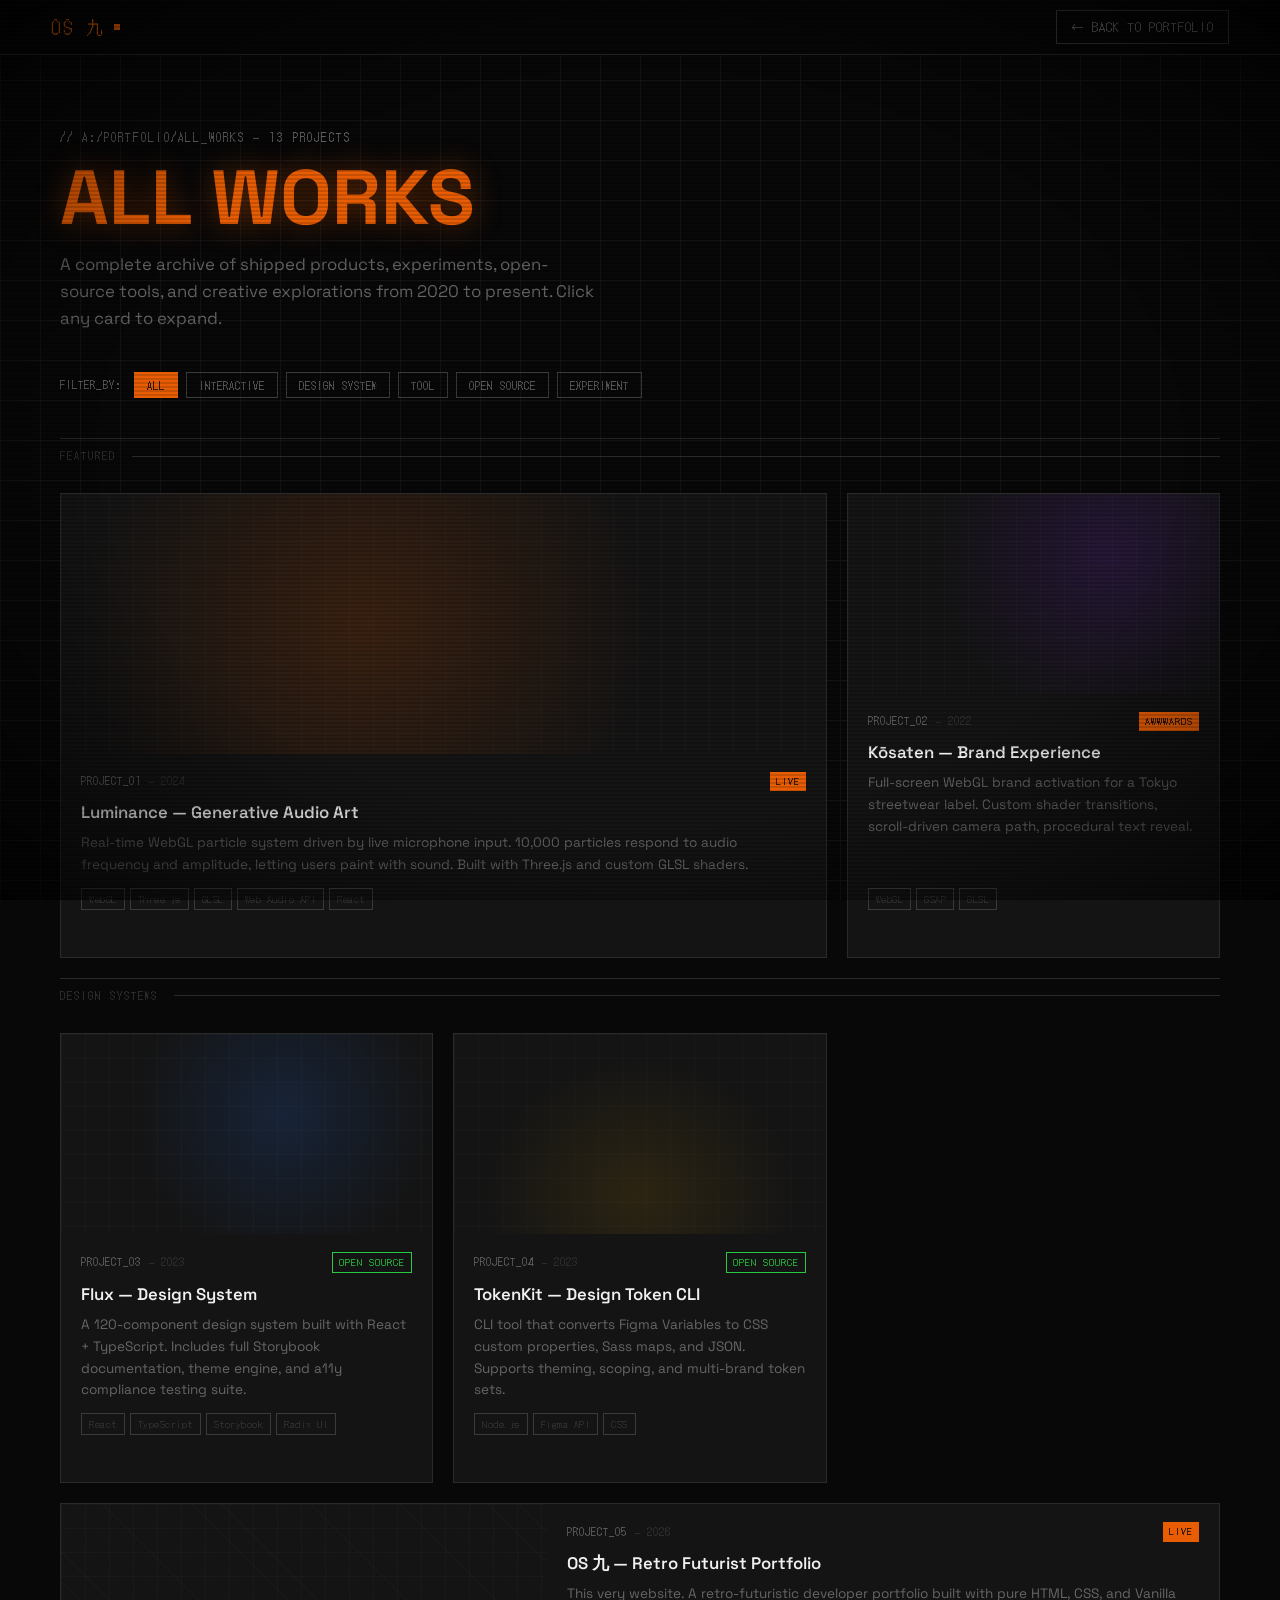
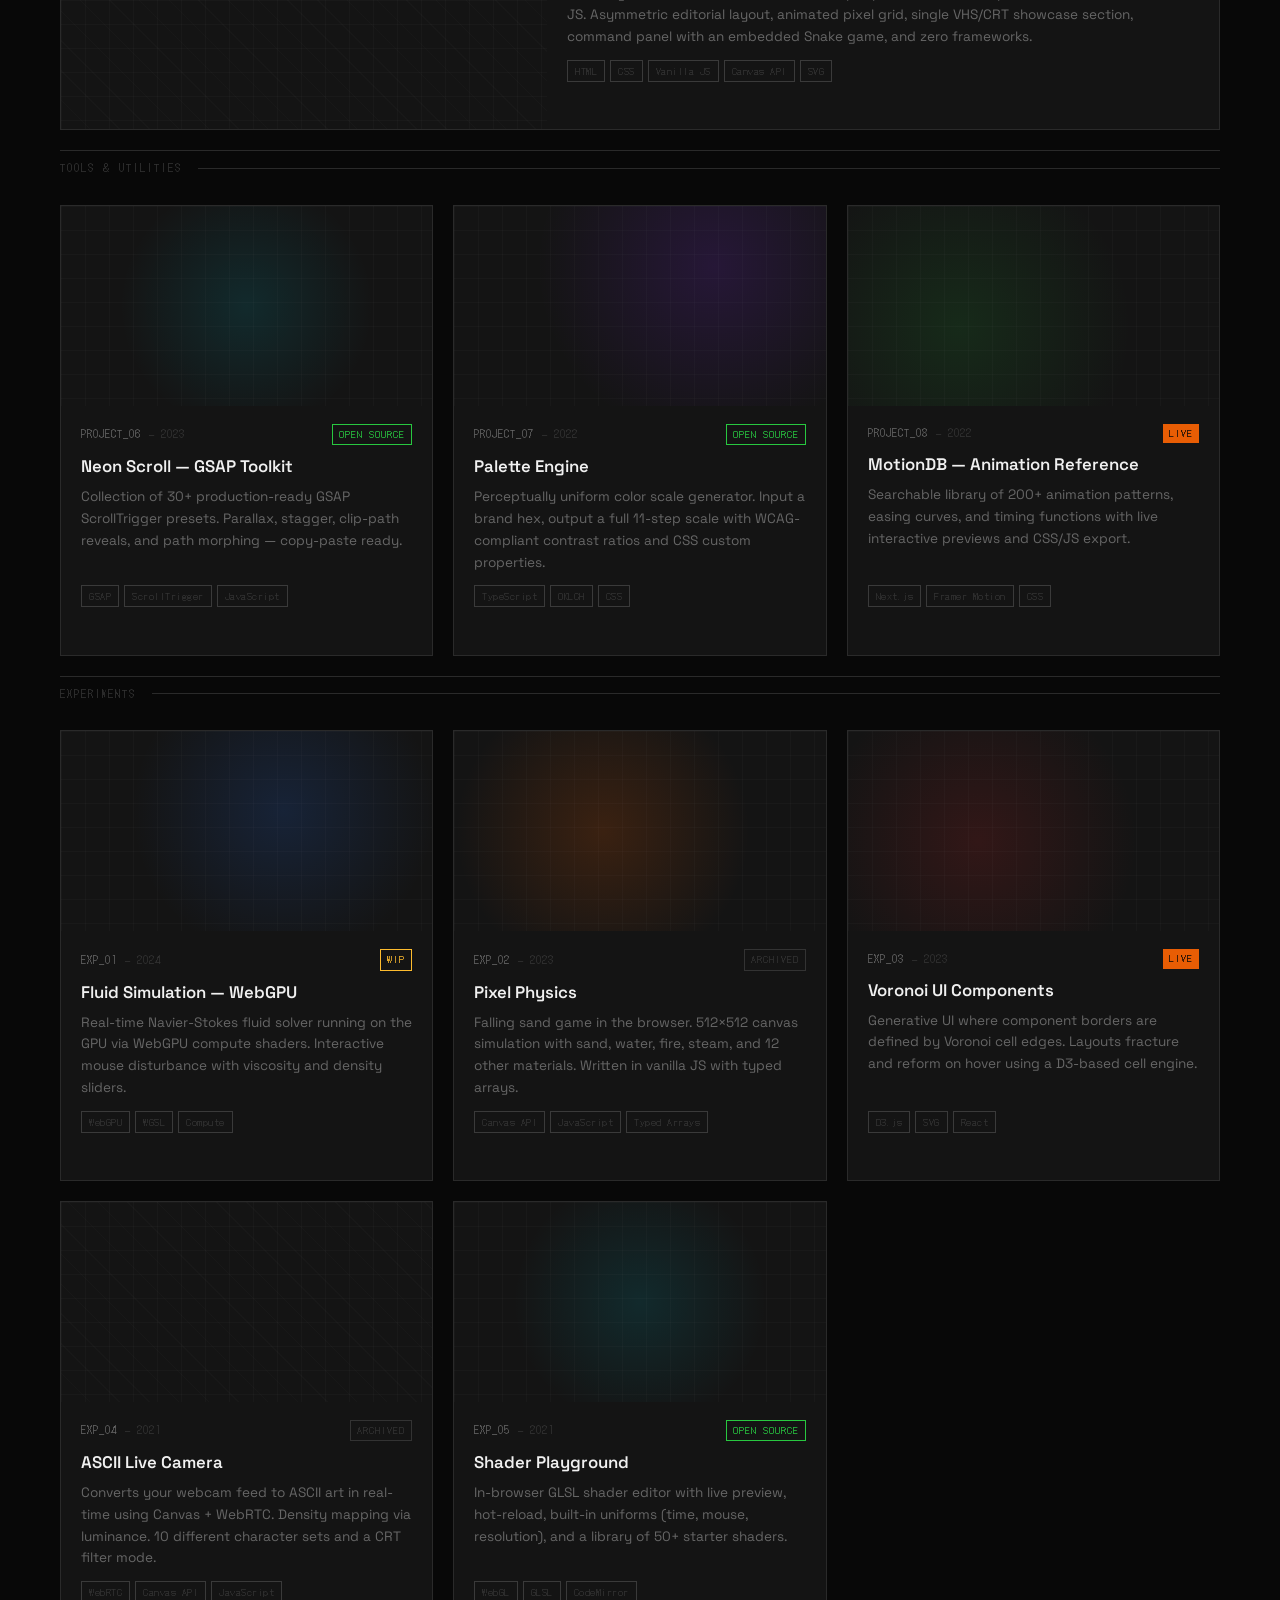
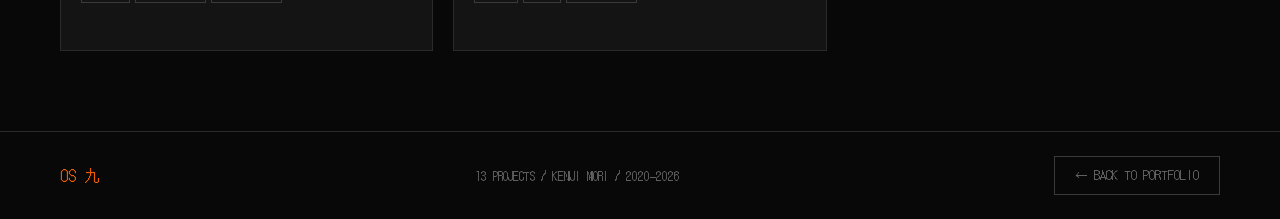
==== works.html @ ee9ba02a "t1" ====
<!DOCTYPE html>
<html lang="en">
<head>
    <meta charset="UTF-8">
    <meta name="viewport" content="width=device-width, initial-scale=1.0">
    <title>KENJI.DEV | All Works</title>
    <meta name="description" content="Complete project archive — interactive experiences, design systems, creative tools, and more by Kenji Mori.">

    <link rel="preconnect" href="https://fonts.googleapis.com">
    <link rel="preconnect" href="https://fonts.gstatic.com" crossorigin>
    <link href="https://fonts.googleapis.com/css2?family=DotGothic16&family=Space+Grotesk:wght@300;400;500;600;700&display=swap" rel="stylesheet">

    <style>
        /* ─ Tokens (mirrors main site) ─ */
        :root {
            --dark-1:    #080808;
            --charcoal:  #141414;
            --warm-dark: #1a1714;
            --gray-mid:  #1e1e1e;
            --cream:     #f0ebe0;
            --orange:    #e85d04;
            --orange-soft: rgba(232,93,4,0.18);
            --orange-glow: rgba(232,93,4,0.45);
            --text:      #f0f0f0;
            --text-muted:#666;
            --text-dim:  #333;
            --border:    #2a2a2a;
            --border-bright: #3a3a3a;
            --font-sans: 'Space Grotesk', system-ui, sans-serif;
            --font-mono: 'DotGothic16', 'Courier New', monospace;
        }

        *, *::before, *::after { box-sizing: border-box; margin: 0; padding: 0; }
        html { scroll-behavior: smooth; }
        body {
            background: var(--dark-1);
            color: var(--text);
            font-family: var(--font-sans);
            font-size: 16px;
            line-height: 1.6;
            overflow-x: hidden;
        }
        a { color: inherit; text-decoration: none; }
        ::selection { background: var(--orange); color: var(--dark-1); }

        /* ─ Overlays ─ */
        .scanlines {
            position: fixed; inset: 0; pointer-events: none; z-index: 9800;
            background: repeating-linear-gradient(
                to bottom, transparent, transparent 2px,
                rgba(0,0,0,0.15) 2px, rgba(0,0,0,0.15) 4px
            );
        }
        .vignette {
            position: fixed; inset: 0; pointer-events: none; z-index: 9799;
            background: radial-gradient(ellipse at center, transparent 60%, rgba(0,0,0,0.65) 100%);
        }

        /* ─ BG Grid ─ */
        .bg-grid {
            position: fixed; inset: 0; pointer-events: none; z-index: 0;
            background-image:
                linear-gradient(var(--border) 1px, transparent 1px),
                linear-gradient(to right, var(--border) 1px, transparent 1px);
            background-size: 40px 40px;
            opacity: 0.35;
        }

        /* ─ Nav ─ */
        nav#top-nav {
            position: sticky; top: 0; z-index: 500;
            background: rgba(8,8,8,0.92);
            backdrop-filter: blur(8px);
            border-bottom: 1px solid var(--border);
        }
        .nav-inner {
            max-width: 1400px; margin: 0 auto;
            display: flex; align-items: center; justify-content: space-between;
            padding: 10px clamp(16px,4vw,60px); gap: 20px;
        }
        .nav-brand {
            font-family: var(--font-mono);
            font-size: 1.1rem;
            color: var(--orange);
            letter-spacing: 2px;
            display: flex; align-items: center; gap: 8px;
        }
        .nav-dot { width: 6px; height: 6px; background: var(--orange); animation: blink 1.2s step-end infinite; }
        @keyframes blink { 50% { opacity: 0; } }
        .nav-back {
            font-family: var(--font-mono); font-size: 0.8rem;
            color: var(--text-muted); letter-spacing: 1px;
            border: 1px solid var(--border-bright); padding: 6px 14px;
            transition: color 0.2s, border-color 0.2s;
        }
        .nav-back:hover { color: var(--orange); border-color: var(--orange); }

        /* ─ Page header ─ */
        .page-header {
            position: relative; z-index: 10;
            padding: clamp(48px,8vh,100px) clamp(16px,5vw,60px) 0;
            max-width: 1400px; margin: 0 auto;
        }
        .page-eyebrow {
            font-family: var(--font-mono); font-size: 0.75rem;
            color: var(--text-muted); letter-spacing: 2px; margin-bottom: 12px;
        }
        .page-title {
            font-size: clamp(2.2rem, 6vw, 5rem);
            font-weight: 700; line-height: 1; margin-bottom: 16px;
            color: var(--orange);
            text-shadow: 0 0 30px var(--orange-glow);
        }
        .page-desc {
            font-size: clamp(0.9rem,1.4vw,1.05rem);
            color: var(--text-muted); max-width: 540px; margin-bottom: 40px;
        }

        /* ─ Filter row ─ */
        .filter-row {
            position: relative; z-index: 10;
            max-width: 1400px; margin: 0 auto;
            padding: 0 clamp(16px,5vw,60px) 40px;
            display: flex; flex-wrap: wrap; gap: 8px; align-items: center;
        }
        .filter-label {
            font-family: var(--font-mono); font-size: 0.7rem;
            color: var(--text-muted); letter-spacing: 1px; margin-right: 4px;
        }
        .filter-btn {
            font-family: var(--font-mono); font-size: 0.7rem;
            padding: 4px 12px; border: 1px solid var(--border-bright);
            color: var(--text-muted); background: transparent; cursor: pointer;
            letter-spacing: 1px; transition: all 0.18s;
        }
        .filter-btn:hover, .filter-btn.active {
            border-color: var(--orange); color: var(--orange);
            background: var(--orange-soft);
        }
        .filter-btn.active { background: var(--orange); color: var(--dark-1); }

        /* ─ Works grid ─ */
        .works-grid {
            position: relative; z-index: 10;
            max-width: 1400px; margin: 0 auto;
            padding: 0 clamp(16px,5vw,60px) 80px;
            display: grid;
            grid-template-columns: repeat(3, 1fr);
            gap: 20px;
        }

        /* Card */
        .work-card {
            background: var(--charcoal);
            border: 1px solid var(--border);
            overflow: hidden;
            display: flex; flex-direction: column;
            position: relative;
            cursor: pointer;
            transition: transform 0.25s ease, box-shadow 0.25s ease, border-color 0.2s;
            opacity: 0;
            transform: translateY(20px);
            animation: card-in 0.5s ease forwards;
        }
        @keyframes card-in {
            to { opacity: 1; transform: translateY(0); }
        }
        .work-card:hover {
            transform: translateY(-4px);
            box-shadow: 0 12px 40px rgba(0,0,0,0.5), 0 0 0 1px var(--orange);
            border-color: var(--orange);
        }
        /* Pixel corner — top-left */
        .work-card::before {
            content: ''; position: absolute; top: -1px; left: -1px;
            width: 10px; height: 10px; background: var(--orange);
            opacity: 0; transition: opacity 0.2s;
        }
        .work-card:hover::before { opacity: 1; }

        /* Featured card — spans 2 cols */
        .work-card--featured {
            grid-column: span 2;
        }
        /* Wide card */
        .work-card--wide {
            grid-column: 1 / -1;
            flex-direction: row;
        }
        .work-card--wide .card-img { width: 42%; flex-shrink: 0; height: auto; }

        .card-img {
            height: 200px; flex-shrink: 0;
            position: relative; overflow: hidden;
            transition: filter 0.3s ease;
        }
        .work-card--featured .card-img { height: 260px; }
        .work-card:hover .card-img { filter: brightness(1.2) saturate(1.3); }

        /* Colour themes for card images */
        .ci-orange {
            background: linear-gradient(135deg, #0a0500, #1a0800);
            background-image: radial-gradient(circle at 40% 50%, var(--orange-soft), transparent 60%);
        }
        .ci-blue {
            background: linear-gradient(135deg, #04080f, #060b18);
            background-image: radial-gradient(circle at 60% 40%, rgba(40,120,255,0.15), transparent 60%);
        }
        .ci-green {
            background: linear-gradient(135deg, #030a05, #050f07);
            background-image: radial-gradient(circle at 30% 60%, rgba(40,200,64,0.12), transparent 60%);
        }
        .ci-purple {
            background: linear-gradient(135deg, #07040f, #0c0718);
            background-image: radial-gradient(circle at 70% 30%, rgba(140,40,255,0.15), transparent 60%);
        }
        .ci-cyan {
            background: linear-gradient(135deg, #03080a, #050e12);
            background-image: radial-gradient(circle at 50% 50%, rgba(0,200,220,0.12), transparent 60%);
        }
        .ci-red {
            background: linear-gradient(135deg, #0a0303, #140505);
            background-image: radial-gradient(circle at 35% 55%, rgba(220,40,40,0.15), transparent 60%);
        }
        .ci-mono {
            background: linear-gradient(135deg, #0a0a0a, #181818);
            background-image: repeating-linear-gradient(45deg, transparent, transparent 20px, rgba(255,255,255,0.015) 20px, rgba(255,255,255,0.015) 21px);
        }
        .ci-warm {
            background: linear-gradient(135deg, #0a0700, #140e00);
            background-image: radial-gradient(ellipse at 50% 80%, rgba(255,180,0,0.1), transparent 60%);
        }

        /* Tech grid pattern overlay on all card imgs */
        .card-img::after {
            content: '';
            position: absolute; inset: 0;
            background-image:
                linear-gradient(rgba(255,255,255,0.02) 1px, transparent 1px),
                linear-gradient(to right, rgba(255,255,255,0.02) 1px, transparent 1px);
            background-size: 24px 24px;
        }

        /* Card body */
        .card-body { padding: 18px 20px; flex-grow: 1; display: flex; flex-direction: column; }
        .card-meta {
            display: flex; align-items: center; gap: 8px;
            margin-bottom: 8px;
        }
        .card-num {
            font-family: var(--font-mono); font-size: 0.65rem;
            color: var(--text-muted); letter-spacing: 1px;
        }
        .card-year {
            font-family: var(--font-mono); font-size: 0.65rem;
            color: var(--text-dim); letter-spacing: 1px;
        }
        .card-badge {
            font-family: var(--font-mono); font-size: 0.6rem;
            padding: 2px 6px; letter-spacing: 1px;
            margin-left: auto;
        }
        .badge-live    { background: var(--orange); color: var(--dark-1); }
        .badge-wip     { background: transparent; border: 1px solid #febc2e; color: #febc2e; }
        .badge-archived{ background: transparent; border: 1px solid var(--text-dim); color: var(--text-dim); }
        .badge-oss     { background: transparent; border: 1px solid #28c840; color: #28c840; }

        .card-title { font-size: 1.05rem; font-weight: 600; margin-bottom: 6px; color: var(--text); }
        .card-desc  { font-size: 0.85rem; color: var(--text-muted); flex-grow: 1; margin-bottom: 12px; }
        .card-tags  { display: flex; flex-wrap: wrap; gap: 5px; }
        .card-tag {
            font-family: var(--font-mono); font-size: 0.62rem;
            padding: 2px 7px; border: 1px solid var(--border-bright);
            color: var(--text-dim); letter-spacing: 0.5px;
        }

        /* Open label */
        .card-open {
            font-family: var(--font-mono); font-size: 0.68rem;
            color: var(--orange); letter-spacing: 2px;
            margin-top: 12px; opacity: 0; transform: translateY(4px);
            transition: opacity 0.2s, transform 0.2s;
        }
        .work-card:hover .card-open { opacity: 1; transform: translateY(0); }

        /* ─ Category divider ─ */
        .cat-divider {
            position: relative; z-index: 10;
            grid-column: 1 / -1;
            display: flex; align-items: center; gap: 16px;
            padding: 8px 0;
            border-top: 1px solid var(--border);
            font-family: var(--font-mono); font-size: 0.7rem;
            color: var(--text-dim); letter-spacing: 2px;
        }
        .cat-divider span { flex-shrink: 0; }
        .cat-divider::after { content: ''; flex-grow: 1; height: 1px; background: var(--border); }

        /* ─ Footer ─ */
        .works-footer {
            position: relative; z-index: 10;
            max-width: 1400px; margin: 0 auto;
            padding: 24px clamp(16px,5vw,60px);
            border-top: 1px solid var(--border);
            display: flex; align-items: center; justify-content: space-between; flex-wrap: wrap; gap: 16px;
        }
        .footer-brand { font-family: var(--font-mono); font-size: 1rem; color: var(--orange); }
        .footer-count { font-family: var(--font-mono); font-size: 0.75rem; color: var(--text-muted); }
        .footer-back  {
            font-family: var(--font-mono); font-size: 0.8rem;
            color: var(--text-muted); padding: 8px 20px;
            border: 1px solid var(--border-bright); transition: all 0.2s;
        }
        .footer-back:hover { color: var(--orange); border-color: var(--orange); }

        /* ─ Stagger animation delays ─ */
        .work-card:nth-child(1)  { animation-delay: 0.05s; }
        .work-card:nth-child(2)  { animation-delay: 0.10s; }
        .work-card:nth-child(3)  { animation-delay: 0.15s; }
        .work-card:nth-child(4)  { animation-delay: 0.20s; }
        .work-card:nth-child(5)  { animation-delay: 0.25s; }
        .work-card:nth-child(6)  { animation-delay: 0.30s; }
        .work-card:nth-child(7)  { animation-delay: 0.35s; }
        .work-card:nth-child(8)  { animation-delay: 0.40s; }
        .work-card:nth-child(9)  { animation-delay: 0.45s; }
        .work-card:nth-child(10) { animation-delay: 0.50s; }
        .work-card:nth-child(11) { animation-delay: 0.55s; }
        .work-card:nth-child(12) { animation-delay: 0.60s; }
        .work-card:nth-child(13) { animation-delay: 0.65s; }

        /* ─ Responsive ─ */
        @media (max-width: 900px) {
            .works-grid { grid-template-columns: repeat(2, 1fr); }
            .work-card--featured { grid-column: 1 / -1; }
            .work-card--wide { flex-direction: column; }
            .work-card--wide .card-img { width: 100%; height: 200px; }
        }
        @media (max-width: 560px) {
            .works-grid { grid-template-columns: 1fr; }
        }
    </style>
</head>
<body>
    <div class="scanlines" aria-hidden="true"></div>
    <div class="vignette" aria-hidden="true"></div>
    <div class="bg-grid" aria-hidden="true"></div>

    <!-- NAV -->
    <nav id="top-nav">
        <div class="nav-inner">
            <div class="nav-brand">
                OS 九 <span class="nav-dot"></span>
            </div>
            <a href="index.html" class="nav-back">← BACK TO PORTFOLIO</a>
        </div>
    </nav>

    <!-- PAGE HEADER -->
    <header class="page-header">
        <p class="page-eyebrow">// A:/PORTFOLIO/ALL_WORKS — 13 PROJECTS</p>
        <h1 class="page-title">ALL WORKS</h1>
        <p class="page-desc">
            A complete archive of shipped products, experiments, open-source tools, and creative explorations
            from 2020 to present. Click any card to expand.
        </p>
    </header>

    <!-- FILTER ROW -->
    <div class="filter-row" role="navigation" aria-label="Filter projects">
        <span class="filter-label">FILTER_BY:</span>
        <button class="filter-btn active" data-filter="all">ALL</button>
        <button class="filter-btn" data-filter="interactive">INTERACTIVE</button>
        <button class="filter-btn" data-filter="design-system">DESIGN SYSTEM</button>
        <button class="filter-btn" data-filter="tool">TOOL</button>
        <button class="filter-btn" data-filter="oss">OPEN SOURCE</button>
        <button class="filter-btn" data-filter="experiment">EXPERIMENT</button>
    </div>

    <!-- WORKS GRID -->
    <main class="works-grid" id="works-grid" aria-label="Project archive">

        <!-- FEATURED -->
        <div class="cat-divider"><span>FEATURED</span></div>

        <!-- 01 -->
        <article class="work-card work-card--featured" data-cat="interactive" tabindex="0" aria-label="Project: Luminance">
            <div class="card-img ci-orange"></div>
            <div class="card-body">
                <div class="card-meta">
                    <span class="card-num">PROJECT_01</span>
                    <span class="card-year">— 2024</span>
                    <span class="card-badge badge-live">LIVE</span>
                </div>
                <h2 class="card-title">Luminance — Generative Audio Art</h2>
                <p class="card-desc">Real-time WebGL particle system driven by live microphone input. 10,000 particles respond to audio frequency and amplitude, letting users paint with sound. Built with Three.js and custom GLSL shaders.</p>
                <div class="card-tags">
                    <span class="card-tag">WebGL</span>
                    <span class="card-tag">Three.js</span>
                    <span class="card-tag">GLSL</span>
                    <span class="card-tag">Web Audio API</span>
                    <span class="card-tag">React</span>
                </div>
                <p class="card-open">OPEN PROJECT →</p>
            </div>
        </article>

        <!-- 02 -->
        <article class="work-card" data-cat="interactive" tabindex="0" aria-label="Project: Kōsaten">
            <div class="card-img ci-purple"></div>
            <div class="card-body">
                <div class="card-meta">
                    <span class="card-num">PROJECT_02</span>
                    <span class="card-year">— 2022</span>
                    <span class="card-badge badge-live">AWWWARDS</span>
                </div>
                <h2 class="card-title">Kōsaten — Brand Experience</h2>
                <p class="card-desc">Full-screen WebGL brand activation for a Tokyo streetwear label. Custom shader transitions, scroll-driven camera path, procedural text reveal.</p>
                <div class="card-tags">
                    <span class="card-tag">WebGL</span>
                    <span class="card-tag">GSAP</span>
                    <span class="card-tag">GLSL</span>
                </div>
                <p class="card-open">OPEN PROJECT →</p>
            </div>
        </article>

        <!-- DESIGN SYSTEMS -->
        <div class="cat-divider"><span>DESIGN SYSTEMS</span></div>

        <!-- 03 -->
        <article class="work-card" data-cat="design-system" tabindex="0" aria-label="Project: Flux Design System">
            <div class="card-img ci-blue"></div>
            <div class="card-body">
                <div class="card-meta">
                    <span class="card-num">PROJECT_03</span>
                    <span class="card-year">— 2023</span>
                    <span class="card-badge badge-oss">OPEN SOURCE</span>
                </div>
                <h2 class="card-title">Flux — Design System</h2>
                <p class="card-desc">A 120-component design system built with React + TypeScript. Includes full Storybook documentation, theme engine, and a11y compliance testing suite.</p>
                <div class="card-tags">
                    <span class="card-tag">React</span>
                    <span class="card-tag">TypeScript</span>
                    <span class="card-tag">Storybook</span>
                    <span class="card-tag">Radix UI</span>
                </div>
                <p class="card-open">OPEN PROJECT →</p>
            </div>
        </article>

        <!-- 04 -->
        <article class="work-card" data-cat="design-system" tabindex="0" aria-label="Project: TokenKit">
            <div class="card-img ci-warm"></div>
            <div class="card-body">
                <div class="card-meta">
                    <span class="card-num">PROJECT_04</span>
                    <span class="card-year">— 2023</span>
                    <span class="card-badge badge-oss">OPEN SOURCE</span>
                </div>
                <h2 class="card-title">TokenKit — Design Token CLI</h2>
                <p class="card-desc">CLI tool that converts Figma Variables to CSS custom properties, Sass maps, and JSON. Supports theming, scoping, and multi-brand token sets.</p>
                <div class="card-tags">
                    <span class="card-tag">Node.js</span>
                    <span class="card-tag">Figma API</span>
                    <span class="card-tag">CSS</span>
                </div>
                <p class="card-open">OPEN PROJECT →</p>
            </div>
        </article>

        <!-- 05 wide -->
        <article class="work-card work-card--wide" data-cat="design-system interactive" tabindex="0" aria-label="Project: OS九 Portfolio">
            <div class="card-img ci-mono"></div>
            <div class="card-body">
                <div class="card-meta">
                    <span class="card-num">PROJECT_05</span>
                    <span class="card-year">— 2026</span>
                    <span class="card-badge badge-live">LIVE</span>
                </div>
                <h2 class="card-title">OS 九 — Retro Futurist Portfolio</h2>
                <p class="card-desc">This very website. A retro-futuristic developer portfolio built with pure HTML, CSS, and Vanilla JS. Asymmetric editorial layout, animated pixel grid, single VHS/CRT showcase section, command panel with an embedded Snake game, and zero frameworks.</p>
                <div class="card-tags">
                    <span class="card-tag">HTML</span>
                    <span class="card-tag">CSS</span>
                    <span class="card-tag">Vanilla JS</span>
                    <span class="card-tag">Canvas API</span>
                    <span class="card-tag">SVG</span>
                </div>
                <p class="card-open">YOU ARE HERE →</p>
            </div>
        </article>

        <!-- TOOLS -->
        <div class="cat-divider"><span>TOOLS &amp; UTILITIES</span></div>

        <!-- 06 -->
        <article class="work-card" data-cat="tool" tabindex="0" aria-label="Project: Neon Scroll">
            <div class="card-img ci-cyan"></div>
            <div class="card-body">
                <div class="card-meta">
                    <span class="card-num">PROJECT_06</span>
                    <span class="card-year">— 2023</span>
                    <span class="card-badge badge-oss">OPEN SOURCE</span>
                </div>
                <h2 class="card-title">Neon Scroll — GSAP Toolkit</h2>
                <p class="card-desc">Collection of 30+ production-ready GSAP ScrollTrigger presets. Parallax, stagger, clip-path reveals, and path morphing — copy-paste ready.</p>
                <div class="card-tags">
                    <span class="card-tag">GSAP</span>
                    <span class="card-tag">ScrollTrigger</span>
                    <span class="card-tag">JavaScript</span>
                </div>
                <p class="card-open">OPEN PROJECT →</p>
            </div>
        </article>

        <!-- 07 -->
        <article class="work-card" data-cat="tool oss" tabindex="0" aria-label="Project: Palette Engine">
            <div class="card-img ci-purple"></div>
            <div class="card-body">
                <div class="card-meta">
                    <span class="card-num">PROJECT_07</span>
                    <span class="card-year">— 2022</span>
                    <span class="card-badge badge-oss">OPEN SOURCE</span>
                </div>
                <h2 class="card-title">Palette Engine</h2>
                <p class="card-desc">Perceptually uniform color scale generator. Input a brand hex, output a full 11-step scale with WCAG-compliant contrast ratios and CSS custom properties.</p>
                <div class="card-tags">
                    <span class="card-tag">TypeScript</span>
                    <span class="card-tag">OKLCH</span>
                    <span class="card-tag">CSS</span>
                </div>
                <p class="card-open">OPEN PROJECT →</p>
            </div>
        </article>

        <!-- 08 -->
        <article class="work-card" data-cat="tool" tabindex="0" aria-label="Project: MotionDB">
            <div class="card-img ci-green"></div>
            <div class="card-body">
                <div class="card-meta">
                    <span class="card-num">PROJECT_08</span>
                    <span class="card-year">— 2022</span>
                    <span class="card-badge badge-live">LIVE</span>
                </div>
                <h2 class="card-title">MotionDB — Animation Reference</h2>
                <p class="card-desc">Searchable library of 200+ animation patterns, easing curves, and timing functions with live interactive previews and CSS/JS export.</p>
                <div class="card-tags">
                    <span class="card-tag">Next.js</span>
                    <span class="card-tag">Framer Motion</span>
                    <span class="card-tag">CSS</span>
                </div>
                <p class="card-open">OPEN PROJECT →</p>
            </div>
        </article>

        <!-- EXPERIMENTS -->
        <div class="cat-divider"><span>EXPERIMENTS</span></div>

        <!-- 09 -->
        <article class="work-card" data-cat="experiment" tabindex="0" aria-label="Experiment: Fluid Sim">
            <div class="card-img ci-blue"></div>
            <div class="card-body">
                <div class="card-meta">
                    <span class="card-num">EXP_01</span>
                    <span class="card-year">— 2024</span>
                    <span class="card-badge badge-wip">WIP</span>
                </div>
                <h2 class="card-title">Fluid Simulation — WebGPU</h2>
                <p class="card-desc">Real-time Navier-Stokes fluid solver running on the GPU via WebGPU compute shaders. Interactive mouse disturbance with viscosity and density sliders.</p>
                <div class="card-tags">
                    <span class="card-tag">WebGPU</span>
                    <span class="card-tag">WGSL</span>
                    <span class="card-tag">Compute</span>
                </div>
                <p class="card-open">OPEN PROJECT →</p>
            </div>
        </article>

        <!-- 10 -->
        <article class="work-card" data-cat="experiment" tabindex="0" aria-label="Experiment: Pixel Physics">
            <div class="card-img ci-orange"></div>
            <div class="card-body">
                <div class="card-meta">
                    <span class="card-num">EXP_02</span>
                    <span class="card-year">— 2023</span>
                    <span class="card-badge badge-archived">ARCHIVED</span>
                </div>
                <h2 class="card-title">Pixel Physics</h2>
                <p class="card-desc">Falling sand game in the browser. 512×512 canvas simulation with sand, water, fire, steam, and 12 other materials. Written in vanilla JS with typed arrays.</p>
                <div class="card-tags">
                    <span class="card-tag">Canvas API</span>
                    <span class="card-tag">JavaScript</span>
                    <span class="card-tag">Typed Arrays</span>
                </div>
                <p class="card-open">OPEN PROJECT →</p>
            </div>
        </article>

        <!-- 11 -->
        <article class="work-card" data-cat="experiment interactive" tabindex="0" aria-label="Experiment: Voronoi UI">
            <div class="card-img ci-red"></div>
            <div class="card-body">
                <div class="card-meta">
                    <span class="card-num">EXP_03</span>
                    <span class="card-year">— 2023</span>
                    <span class="card-badge badge-live">LIVE</span>
                </div>
                <h2 class="card-title">Voronoi UI Components</h2>
                <p class="card-desc">Generative UI where component borders are defined by Voronoi cell edges. Layouts fracture and reform on hover using a D3-based cell engine.</p>
                <div class="card-tags">
                    <span class="card-tag">D3.js</span>
                    <span class="card-tag">SVG</span>
                    <span class="card-tag">React</span>
                </div>
                <p class="card-open">OPEN PROJECT →</p>
            </div>
        </article>

        <!-- 12 -->
        <article class="work-card" data-cat="experiment" tabindex="0" aria-label="Experiment: ASCII Camera">
            <div class="card-img ci-mono"></div>
            <div class="card-body">
                <div class="card-meta">
                    <span class="card-num">EXP_04</span>
                    <span class="card-year">— 2021</span>
                    <span class="card-badge badge-archived">ARCHIVED</span>
                </div>
                <h2 class="card-title">ASCII Live Camera</h2>
                <p class="card-desc">Converts your webcam feed to ASCII art in real-time using Canvas + WebRTC. Density mapping via luminance. 10 different character sets and a CRT filter mode.</p>
                <div class="card-tags">
                    <span class="card-tag">WebRTC</span>
                    <span class="card-tag">Canvas API</span>
                    <span class="card-tag">JavaScript</span>
                </div>
                <p class="card-open">OPEN PROJECT →</p>
            </div>
        </article>

        <!-- 13 -->
        <article class="work-card" data-cat="experiment oss" tabindex="0" aria-label="Experiment: Shader Playground">
            <div class="card-img ci-cyan"></div>
            <div class="card-body">
                <div class="card-meta">
                    <span class="card-num">EXP_05</span>
                    <span class="card-year">— 2021</span>
                    <span class="card-badge badge-oss">OPEN SOURCE</span>
                </div>
                <h2 class="card-title">Shader Playground</h2>
                <p class="card-desc">In-browser GLSL shader editor with live preview, hot-reload, built-in uniforms (time, mouse, resolution), and a library of 50+ starter shaders.</p>
                <div class="card-tags">
                    <span class="card-tag">WebGL</span>
                    <span class="card-tag">GLSL</span>
                    <span class="card-tag">CodeMirror</span>
                </div>
                <p class="card-open">OPEN PROJECT →</p>
            </div>
        </article>

    </main>

    <!-- FOOTER -->
    <footer class="works-footer">
        <span class="footer-brand">OS 九</span>
        <span class="footer-count">13 PROJECTS / KENJI MORI / 2020–2026</span>
        <a href="index.html" class="footer-back">← BACK TO PORTFOLIO</a>
    </footer>

    <script>
    /* ── Filter logic ── */
    (function () {
        const btns  = document.querySelectorAll('.filter-btn');
        const cards = document.querySelectorAll('.work-card');

        btns.forEach(btn => {
            btn.addEventListener('click', () => {
                btns.forEach(b => b.classList.remove('active'));
                btn.classList.add('active');

                const f = btn.dataset.filter;
                cards.forEach(card => {
                    const cats = card.dataset.cat || '';
                    const show = f === 'all' || cats.includes(f);
                    card.style.opacity    = show ? '' : '0.15';
                    card.style.transform  = show ? '' : 'scale(0.97)';
                    card.style.pointerEvents = show ? '' : 'none';
                    card.style.transition = 'opacity 0.25s ease, transform 0.25s ease';
                });
            });
        });

        /* Keyboard: Enter/Space on cards */
        cards.forEach(card => {
            card.addEventListener('keydown', e => {
                if (e.key === 'Enter' || e.key === ' ') {
                    e.preventDefault();
                    card.click();
                }
            });
        });
    })();
    </script>
</body>
</html>
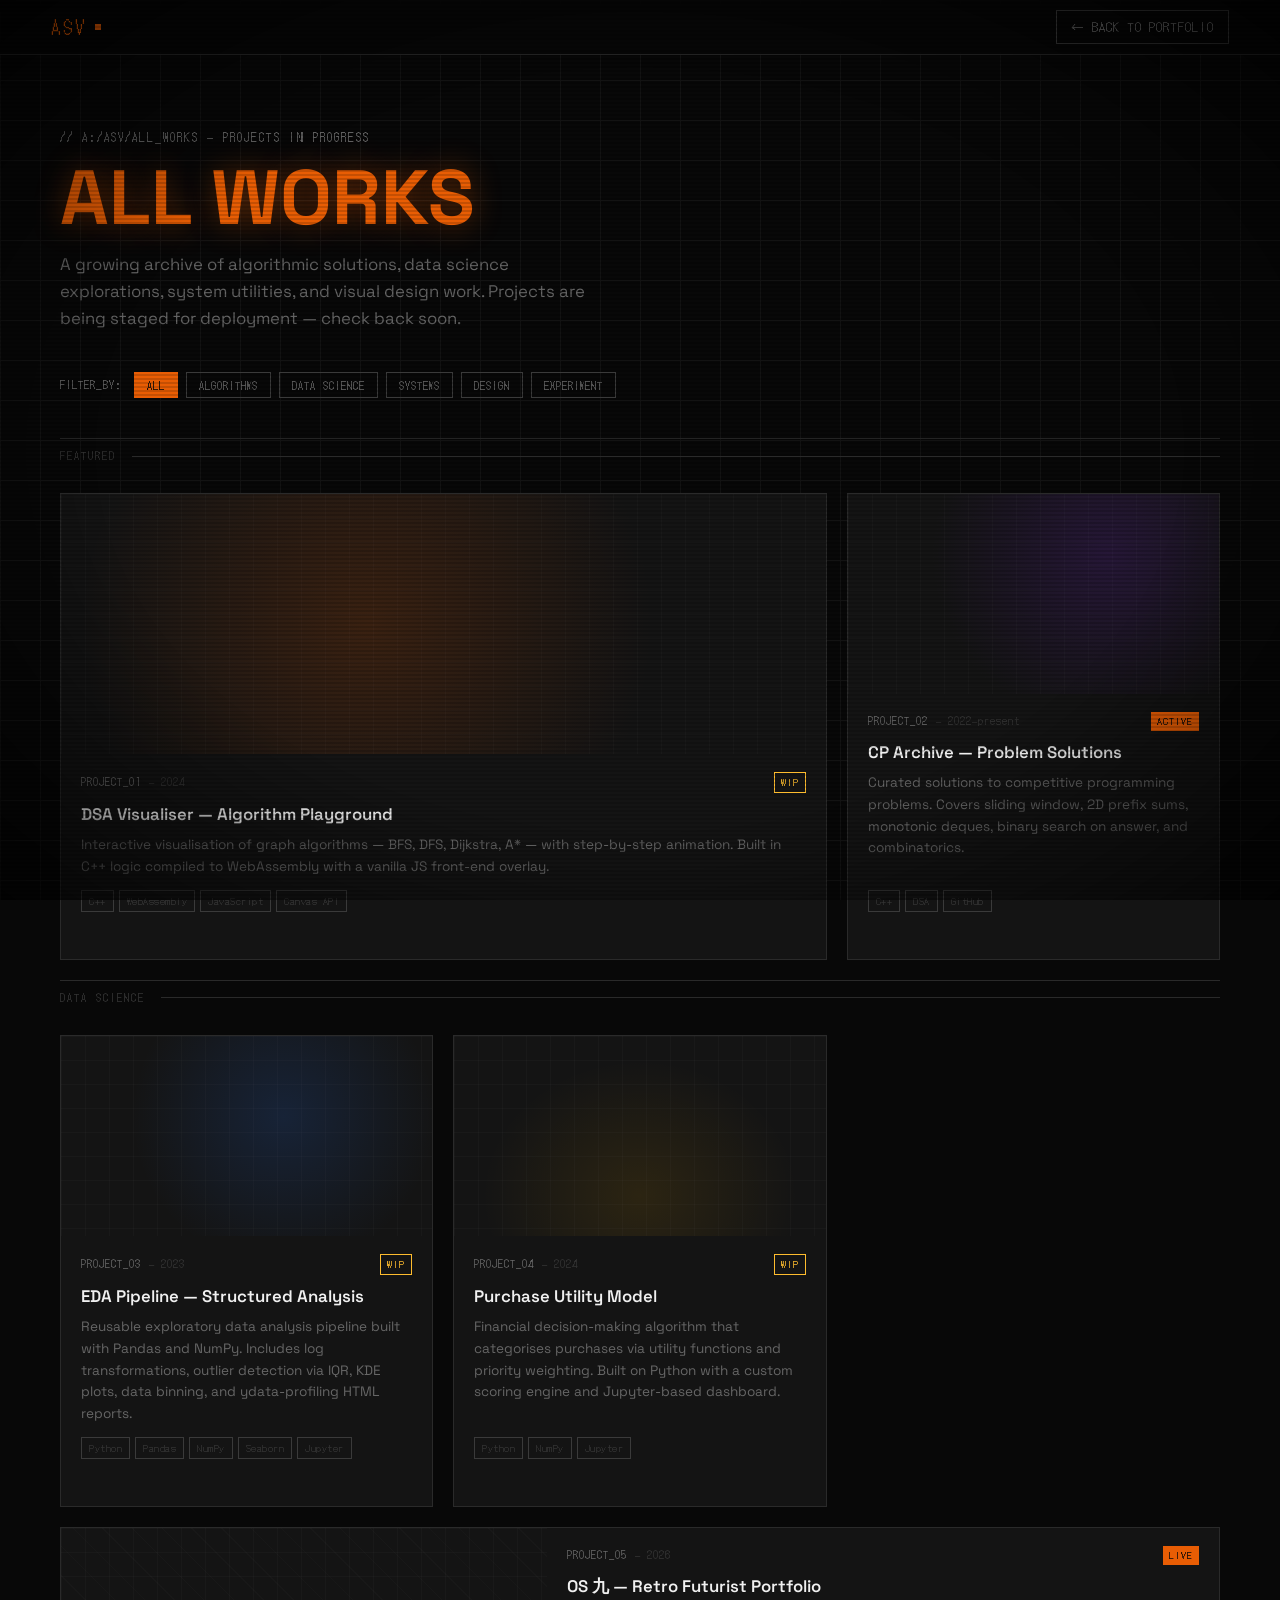
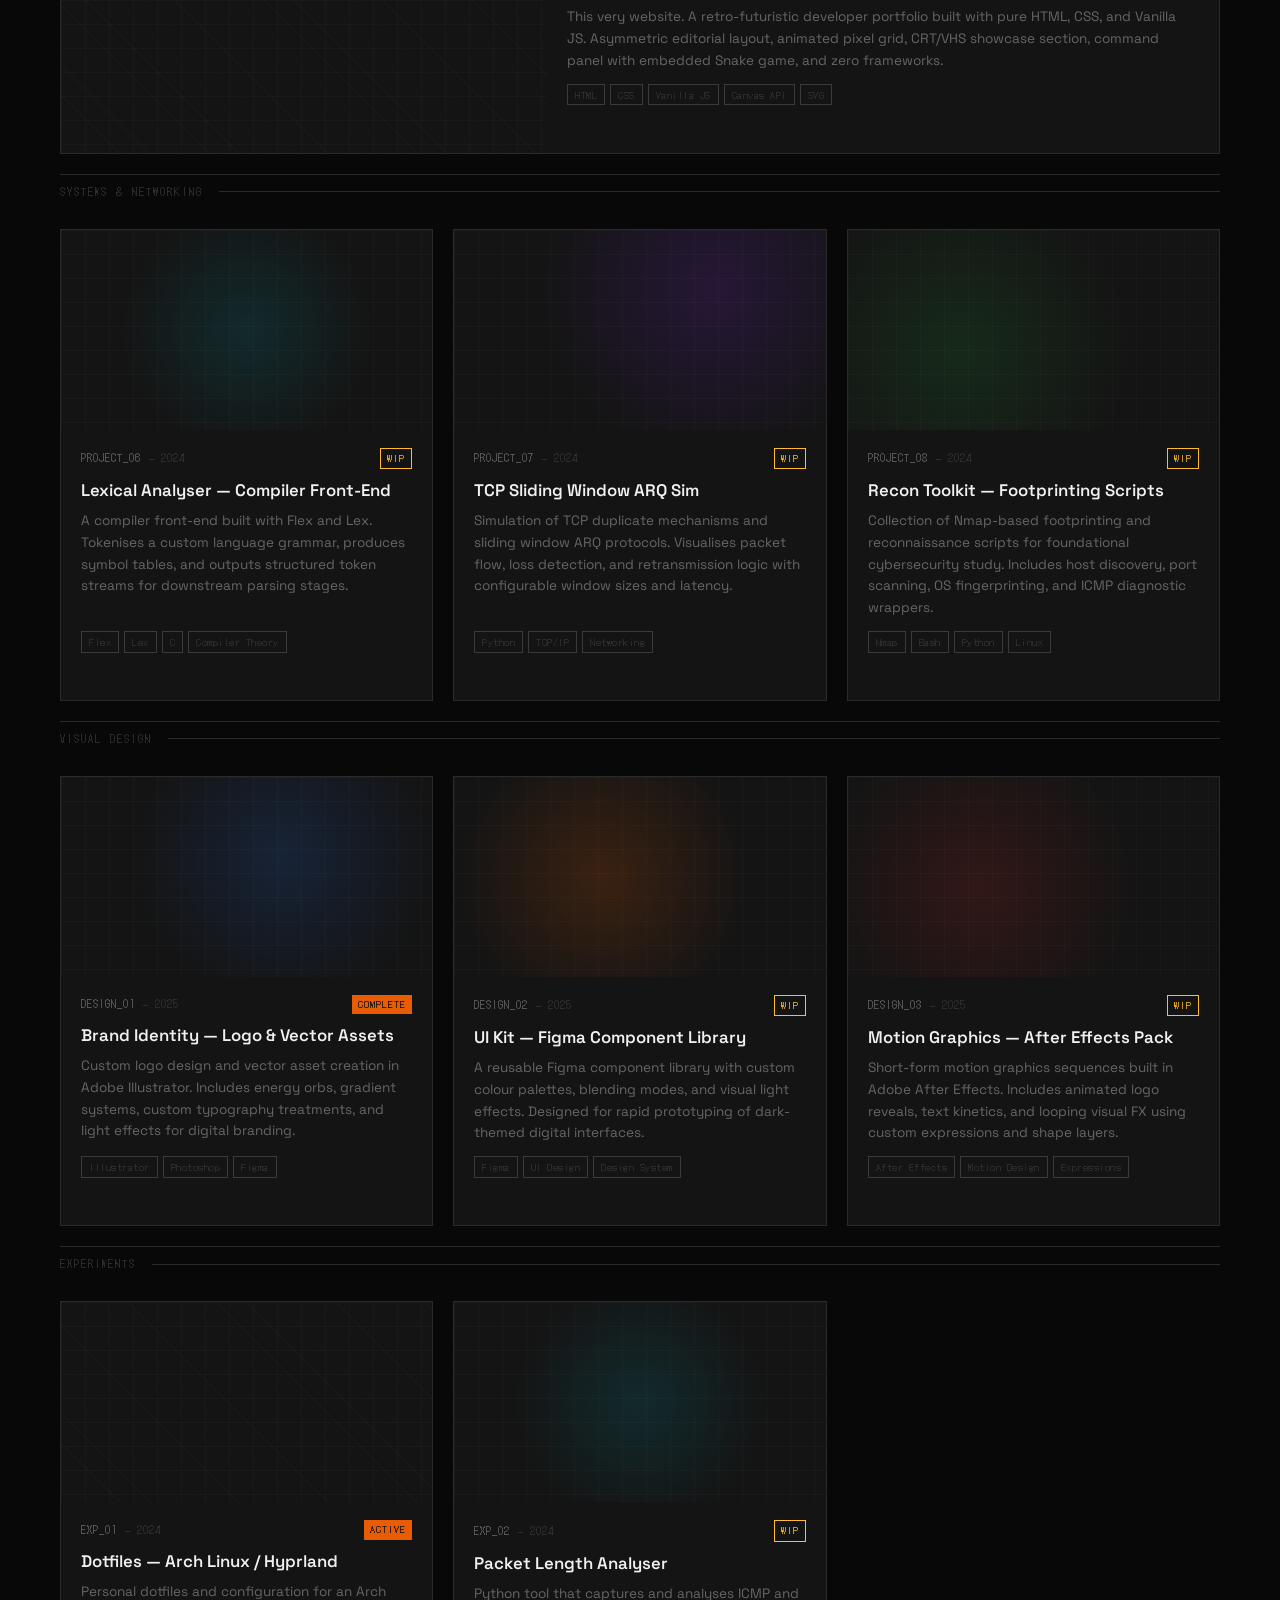
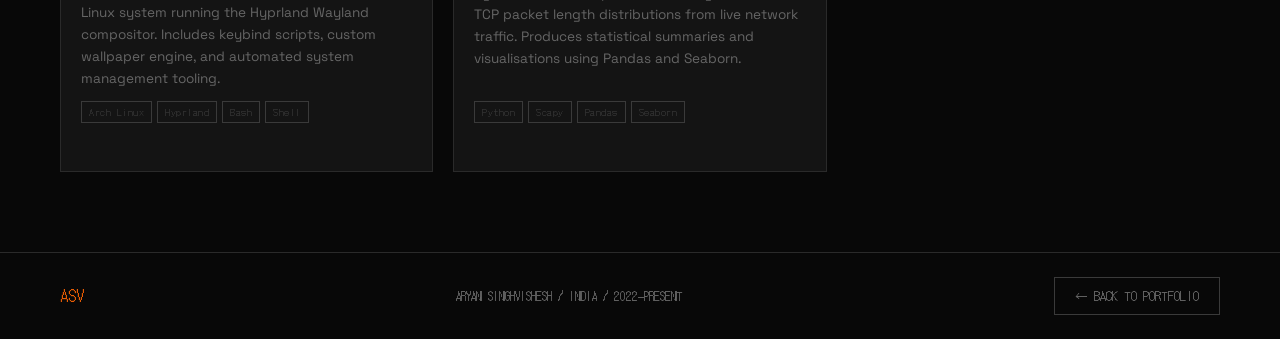
==== commit e84313b2: "updated works.html" ====
--- a/works.html
+++ b/works.html
@@ -3,8 +3,8 @@
 <head>
     <meta charset="UTF-8">
     <meta name="viewport" content="width=device-width, initial-scale=1.0">
-    <title>KENJI.DEV | All Works</title>
-    <meta name="description" content="Complete project archive — interactive experiences, design systems, creative tools, and more by Kenji Mori.">
+    <title>ASV | Aryan Singhvishesh — All Works</title>
+    <meta name="description" content="Complete project archive — algorithmic solutions, data science pipelines, systems tools, and visual design work by Aryan Singhvishesh.">
 
     <link rel="preconnect" href="https://fonts.googleapis.com">
     <link rel="preconnect" href="https://fonts.gstatic.com" crossorigin>
@@ -349,7 +349,7 @@
     <nav id="top-nav">
         <div class="nav-inner">
             <div class="nav-brand">
-                OS 九 <span class="nav-dot"></span>
+                ASV <span class="nav-dot"></span>
             </div>
             <a href="index.html" class="nav-back">← BACK TO PORTFOLIO</a>
         </div>
@@ -357,11 +357,11 @@
 
     <!-- PAGE HEADER -->
     <header class="page-header">
-        <p class="page-eyebrow">// A:/PORTFOLIO/ALL_WORKS — 13 PROJECTS</p>
+        <p class="page-eyebrow">// A:/ASV/ALL_WORKS — PROJECTS IN PROGRESS</p>
         <h1 class="page-title">ALL WORKS</h1>
         <p class="page-desc">
-            A complete archive of shipped products, experiments, open-source tools, and creative explorations
-            from 2020 to present. Click any card to expand.
+            A growing archive of algorithmic solutions, data science explorations, system utilities,
+            and visual design work. Projects are being staged for deployment — check back soon.
         </p>
     </header>
 
@@ -369,10 +369,10 @@
     <div class="filter-row" role="navigation" aria-label="Filter projects">
         <span class="filter-label">FILTER_BY:</span>
         <button class="filter-btn active" data-filter="all">ALL</button>
-        <button class="filter-btn" data-filter="interactive">INTERACTIVE</button>
-        <button class="filter-btn" data-filter="design-system">DESIGN SYSTEM</button>
-        <button class="filter-btn" data-filter="tool">TOOL</button>
-        <button class="filter-btn" data-filter="oss">OPEN SOURCE</button>
+        <button class="filter-btn" data-filter="algorithms">ALGORITHMS</button>
+        <button class="filter-btn" data-filter="data-science">DATA SCIENCE</button>
+        <button class="filter-btn" data-filter="systems">SYSTEMS</button>
+        <button class="filter-btn" data-filter="design">DESIGN</button>
         <button class="filter-btn" data-filter="experiment">EXPERIMENT</button>
     </div>
 
@@ -383,93 +383,93 @@
         <div class="cat-divider"><span>FEATURED</span></div>
 
         <!-- 01 -->
-        <article class="work-card work-card--featured" data-cat="interactive" tabindex="0" aria-label="Project: Luminance">
+        <article class="work-card work-card--featured" data-cat="algorithms experiment" tabindex="0" aria-label="Project: DSA Visualiser">
             <div class="card-img ci-orange"></div>
             <div class="card-body">
                 <div class="card-meta">
                     <span class="card-num">PROJECT_01</span>
                     <span class="card-year">— 2024</span>
-                    <span class="card-badge badge-live">LIVE</span>
-                </div>
-                <h2 class="card-title">Luminance — Generative Audio Art</h2>
-                <p class="card-desc">Real-time WebGL particle system driven by live microphone input. 10,000 particles respond to audio frequency and amplitude, letting users paint with sound. Built with Three.js and custom GLSL shaders.</p>
-                <div class="card-tags">
-                    <span class="card-tag">WebGL</span>
-                    <span class="card-tag">Three.js</span>
-                    <span class="card-tag">GLSL</span>
-                    <span class="card-tag">Web Audio API</span>
-                    <span class="card-tag">React</span>
+                    <span class="card-badge badge-wip">WIP</span>
+                </div>
+                <h2 class="card-title">DSA Visualiser — Algorithm Playground</h2>
+                <p class="card-desc">Interactive visualisation of graph algorithms — BFS, DFS, Dijkstra, A* — with step-by-step animation. Built in C++ logic compiled to WebAssembly with a vanilla JS front-end overlay.</p>
+                <div class="card-tags">
+                    <span class="card-tag">C++</span>
+                    <span class="card-tag">WebAssembly</span>
+                    <span class="card-tag">JavaScript</span>
+                    <span class="card-tag">Canvas API</span>
                 </div>
                 <p class="card-open">OPEN PROJECT →</p>
             </div>
         </article>
 
         <!-- 02 -->
-        <article class="work-card" data-cat="interactive" tabindex="0" aria-label="Project: Kōsaten">
+        <article class="work-card" data-cat="algorithms" tabindex="0" aria-label="Project: Competitive Programming Archive">
             <div class="card-img ci-purple"></div>
             <div class="card-body">
                 <div class="card-meta">
                     <span class="card-num">PROJECT_02</span>
-                    <span class="card-year">— 2022</span>
-                    <span class="card-badge badge-live">AWWWARDS</span>
-                </div>
-                <h2 class="card-title">Kōsaten — Brand Experience</h2>
-                <p class="card-desc">Full-screen WebGL brand activation for a Tokyo streetwear label. Custom shader transitions, scroll-driven camera path, procedural text reveal.</p>
-                <div class="card-tags">
-                    <span class="card-tag">WebGL</span>
-                    <span class="card-tag">GSAP</span>
-                    <span class="card-tag">GLSL</span>
-                </div>
-                <p class="card-open">OPEN PROJECT →</p>
-            </div>
-        </article>
-
-        <!-- DESIGN SYSTEMS -->
-        <div class="cat-divider"><span>DESIGN SYSTEMS</span></div>
+                    <span class="card-year">— 2022–present</span>
+                    <span class="card-badge badge-live">ACTIVE</span>
+                </div>
+                <h2 class="card-title">CP Archive — Problem Solutions</h2>
+                <p class="card-desc">Curated solutions to competitive programming problems. Covers sliding window, 2D prefix sums, monotonic deques, binary search on answer, and combinatorics.</p>
+                <div class="card-tags">
+                    <span class="card-tag">C++</span>
+                    <span class="card-tag">DSA</span>
+                    <span class="card-tag">GitHub</span>
+                </div>
+                <p class="card-open">OPEN PROJECT →</p>
+            </div>
+        </article>
+
+        <!-- DATA SCIENCE -->
+        <div class="cat-divider"><span>DATA SCIENCE</span></div>
 
         <!-- 03 -->
-        <article class="work-card" data-cat="design-system" tabindex="0" aria-label="Project: Flux Design System">
+        <article class="work-card" data-cat="data-science" tabindex="0" aria-label="Project: EDA Pipeline">
             <div class="card-img ci-blue"></div>
             <div class="card-body">
                 <div class="card-meta">
                     <span class="card-num">PROJECT_03</span>
                     <span class="card-year">— 2023</span>
-                    <span class="card-badge badge-oss">OPEN SOURCE</span>
-                </div>
-                <h2 class="card-title">Flux — Design System</h2>
-                <p class="card-desc">A 120-component design system built with React + TypeScript. Includes full Storybook documentation, theme engine, and a11y compliance testing suite.</p>
-                <div class="card-tags">
-                    <span class="card-tag">React</span>
-                    <span class="card-tag">TypeScript</span>
-                    <span class="card-tag">Storybook</span>
-                    <span class="card-tag">Radix UI</span>
+                    <span class="card-badge badge-wip">WIP</span>
+                </div>
+                <h2 class="card-title">EDA Pipeline — Structured Analysis</h2>
+                <p class="card-desc">Reusable exploratory data analysis pipeline built with Pandas and NumPy. Includes log transformations, outlier detection via IQR, KDE plots, data binning, and ydata-profiling HTML reports.</p>
+                <div class="card-tags">
+                    <span class="card-tag">Python</span>
+                    <span class="card-tag">Pandas</span>
+                    <span class="card-tag">NumPy</span>
+                    <span class="card-tag">Seaborn</span>
+                    <span class="card-tag">Jupyter</span>
                 </div>
                 <p class="card-open">OPEN PROJECT →</p>
             </div>
         </article>
 
         <!-- 04 -->
-        <article class="work-card" data-cat="design-system" tabindex="0" aria-label="Project: TokenKit">
+        <article class="work-card" data-cat="data-science experiment" tabindex="0" aria-label="Project: Decision Utility Model">
             <div class="card-img ci-warm"></div>
             <div class="card-body">
                 <div class="card-meta">
                     <span class="card-num">PROJECT_04</span>
-                    <span class="card-year">— 2023</span>
-                    <span class="card-badge badge-oss">OPEN SOURCE</span>
-                </div>
-                <h2 class="card-title">TokenKit — Design Token CLI</h2>
-                <p class="card-desc">CLI tool that converts Figma Variables to CSS custom properties, Sass maps, and JSON. Supports theming, scoping, and multi-brand token sets.</p>
-                <div class="card-tags">
-                    <span class="card-tag">Node.js</span>
-                    <span class="card-tag">Figma API</span>
-                    <span class="card-tag">CSS</span>
+                    <span class="card-year">— 2024</span>
+                    <span class="card-badge badge-wip">WIP</span>
+                </div>
+                <h2 class="card-title">Purchase Utility Model</h2>
+                <p class="card-desc">Financial decision-making algorithm that categorises purchases via utility functions and priority weighting. Built on Python with a custom scoring engine and Jupyter-based dashboard.</p>
+                <div class="card-tags">
+                    <span class="card-tag">Python</span>
+                    <span class="card-tag">NumPy</span>
+                    <span class="card-tag">Jupyter</span>
                 </div>
                 <p class="card-open">OPEN PROJECT →</p>
             </div>
         </article>
 
         <!-- 05 wide -->
-        <article class="work-card work-card--wide" data-cat="design-system interactive" tabindex="0" aria-label="Project: OS九 Portfolio">
+        <article class="work-card work-card--wide" data-cat="systems design" tabindex="0" aria-label="Project: ASV Portfolio">
             <div class="card-img ci-mono"></div>
             <div class="card-body">
                 <div class="card-meta">
@@ -478,7 +478,7 @@
                     <span class="card-badge badge-live">LIVE</span>
                 </div>
                 <h2 class="card-title">OS 九 — Retro Futurist Portfolio</h2>
-                <p class="card-desc">This very website. A retro-futuristic developer portfolio built with pure HTML, CSS, and Vanilla JS. Asymmetric editorial layout, animated pixel grid, single VHS/CRT showcase section, command panel with an embedded Snake game, and zero frameworks.</p>
+                <p class="card-desc">This very website. A retro-futuristic developer portfolio built with pure HTML, CSS, and Vanilla JS. Asymmetric editorial layout, animated pixel grid, CRT/VHS showcase section, command panel with embedded Snake game, and zero frameworks.</p>
                 <div class="card-tags">
                     <span class="card-tag">HTML</span>
                     <span class="card-tag">CSS</span>
@@ -490,64 +490,129 @@
             </div>
         </article>
 
-        <!-- TOOLS -->
-        <div class="cat-divider"><span>TOOLS &amp; UTILITIES</span></div>
+        <!-- SYSTEMS -->
+        <div class="cat-divider"><span>SYSTEMS &amp; NETWORKING</span></div>
 
         <!-- 06 -->
-        <article class="work-card" data-cat="tool" tabindex="0" aria-label="Project: Neon Scroll">
+        <article class="work-card" data-cat="systems experiment" tabindex="0" aria-label="Project: Lexical Analyser">
             <div class="card-img ci-cyan"></div>
             <div class="card-body">
                 <div class="card-meta">
                     <span class="card-num">PROJECT_06</span>
-                    <span class="card-year">— 2023</span>
-                    <span class="card-badge badge-oss">OPEN SOURCE</span>
-                </div>
-                <h2 class="card-title">Neon Scroll — GSAP Toolkit</h2>
-                <p class="card-desc">Collection of 30+ production-ready GSAP ScrollTrigger presets. Parallax, stagger, clip-path reveals, and path morphing — copy-paste ready.</p>
-                <div class="card-tags">
-                    <span class="card-tag">GSAP</span>
-                    <span class="card-tag">ScrollTrigger</span>
-                    <span class="card-tag">JavaScript</span>
+                    <span class="card-year">— 2024</span>
+                    <span class="card-badge badge-wip">WIP</span>
+                </div>
+                <h2 class="card-title">Lexical Analyser — Compiler Front-End</h2>
+                <p class="card-desc">A compiler front-end built with Flex and Lex. Tokenises a custom language grammar, produces symbol tables, and outputs structured token streams for downstream parsing stages.</p>
+                <div class="card-tags">
+                    <span class="card-tag">Flex</span>
+                    <span class="card-tag">Lex</span>
+                    <span class="card-tag">C</span>
+                    <span class="card-tag">Compiler Theory</span>
                 </div>
                 <p class="card-open">OPEN PROJECT →</p>
             </div>
         </article>
 
         <!-- 07 -->
-        <article class="work-card" data-cat="tool oss" tabindex="0" aria-label="Project: Palette Engine">
+        <article class="work-card" data-cat="systems" tabindex="0" aria-label="Project: Network Protocol Study">
             <div class="card-img ci-purple"></div>
             <div class="card-body">
                 <div class="card-meta">
                     <span class="card-num">PROJECT_07</span>
-                    <span class="card-year">— 2022</span>
-                    <span class="card-badge badge-oss">OPEN SOURCE</span>
-                </div>
-                <h2 class="card-title">Palette Engine</h2>
-                <p class="card-desc">Perceptually uniform color scale generator. Input a brand hex, output a full 11-step scale with WCAG-compliant contrast ratios and CSS custom properties.</p>
-                <div class="card-tags">
-                    <span class="card-tag">TypeScript</span>
-                    <span class="card-tag">OKLCH</span>
-                    <span class="card-tag">CSS</span>
+                    <span class="card-year">— 2024</span>
+                    <span class="card-badge badge-wip">WIP</span>
+                </div>
+                <h2 class="card-title">TCP Sliding Window ARQ Sim</h2>
+                <p class="card-desc">Simulation of TCP duplicate mechanisms and sliding window ARQ protocols. Visualises packet flow, loss detection, and retransmission logic with configurable window sizes and latency.</p>
+                <div class="card-tags">
+                    <span class="card-tag">Python</span>
+                    <span class="card-tag">TCP/IP</span>
+                    <span class="card-tag">Networking</span>
                 </div>
                 <p class="card-open">OPEN PROJECT →</p>
             </div>
         </article>
 
         <!-- 08 -->
-        <article class="work-card" data-cat="tool" tabindex="0" aria-label="Project: MotionDB">
+        <article class="work-card" data-cat="systems" tabindex="0" aria-label="Project: Nmap Recon Scripts">
             <div class="card-img ci-green"></div>
             <div class="card-body">
                 <div class="card-meta">
                     <span class="card-num">PROJECT_08</span>
-                    <span class="card-year">— 2022</span>
-                    <span class="card-badge badge-live">LIVE</span>
-                </div>
-                <h2 class="card-title">MotionDB — Animation Reference</h2>
-                <p class="card-desc">Searchable library of 200+ animation patterns, easing curves, and timing functions with live interactive previews and CSS/JS export.</p>
-                <div class="card-tags">
-                    <span class="card-tag">Next.js</span>
-                    <span class="card-tag">Framer Motion</span>
-                    <span class="card-tag">CSS</span>
+                    <span class="card-year">— 2024</span>
+                    <span class="card-badge badge-wip">WIP</span>
+                </div>
+                <h2 class="card-title">Recon Toolkit — Footprinting Scripts</h2>
+                <p class="card-desc">Collection of Nmap-based footprinting and reconnaissance scripts for foundational cybersecurity study. Includes host discovery, port scanning, OS fingerprinting, and ICMP diagnostic wrappers.</p>
+                <div class="card-tags">
+                    <span class="card-tag">Nmap</span>
+                    <span class="card-tag">Bash</span>
+                    <span class="card-tag">Python</span>
+                    <span class="card-tag">Linux</span>
+                </div>
+                <p class="card-open">OPEN PROJECT →</p>
+            </div>
+        </article>
+
+        <!-- DESIGN -->
+        <div class="cat-divider"><span>VISUAL DESIGN</span></div>
+
+        <!-- 09 -->
+        <article class="work-card" data-cat="design experiment" tabindex="0" aria-label="Design: Logo & Brand Assets">
+            <div class="card-img ci-blue"></div>
+            <div class="card-body">
+                <div class="card-meta">
+                    <span class="card-num">DESIGN_01</span>
+                    <span class="card-year">— 2025</span>
+                    <span class="card-badge badge-live">COMPLETE</span>
+                </div>
+                <h2 class="card-title">Brand Identity — Logo &amp; Vector Assets</h2>
+                <p class="card-desc">Custom logo design and vector asset creation in Adobe Illustrator. Includes energy orbs, gradient systems, custom typography treatments, and light effects for digital branding.</p>
+                <div class="card-tags">
+                    <span class="card-tag">Illustrator</span>
+                    <span class="card-tag">Photoshop</span>
+                    <span class="card-tag">Figma</span>
+                </div>
+                <p class="card-open">OPEN PROJECT →</p>
+            </div>
+        </article>
+
+        <!-- 10 -->
+        <article class="work-card" data-cat="design" tabindex="0" aria-label="Design: UI Prototyping">
+            <div class="card-img ci-orange"></div>
+            <div class="card-body">
+                <div class="card-meta">
+                    <span class="card-num">DESIGN_02</span>
+                    <span class="card-year">— 2025</span>
+                    <span class="card-badge badge-wip">WIP</span>
+                </div>
+                <h2 class="card-title">UI Kit — Figma Component Library</h2>
+                <p class="card-desc">A reusable Figma component library with custom colour palettes, blending modes, and visual light effects. Designed for rapid prototyping of dark-themed digital interfaces.</p>
+                <div class="card-tags">
+                    <span class="card-tag">Figma</span>
+                    <span class="card-tag">UI Design</span>
+                    <span class="card-tag">Design System</span>
+                </div>
+                <p class="card-open">OPEN PROJECT →</p>
+            </div>
+        </article>
+
+        <!-- 11 -->
+        <article class="work-card" data-cat="design experiment" tabindex="0" aria-label="Design: Motion Graphics">
+            <div class="card-img ci-red"></div>
+            <div class="card-body">
+                <div class="card-meta">
+                    <span class="card-num">DESIGN_03</span>
+                    <span class="card-year">— 2025</span>
+                    <span class="card-badge badge-wip">WIP</span>
+                </div>
+                <h2 class="card-title">Motion Graphics — After Effects Pack</h2>
+                <p class="card-desc">Short-form motion graphics sequences built in Adobe After Effects. Includes animated logo reveals, text kinetics, and looping visual FX using custom expressions and shape layers.</p>
+                <div class="card-tags">
+                    <span class="card-tag">After Effects</span>
+                    <span class="card-tag">Motion Design</span>
+                    <span class="card-tag">Expressions</span>
                 </div>
                 <p class="card-open">OPEN PROJECT →</p>
             </div>
@@ -556,101 +621,43 @@
         <!-- EXPERIMENTS -->
         <div class="cat-divider"><span>EXPERIMENTS</span></div>
 
-        <!-- 09 -->
-        <article class="work-card" data-cat="experiment" tabindex="0" aria-label="Experiment: Fluid Sim">
-            <div class="card-img ci-blue"></div>
+        <!-- 12 -->
+        <article class="work-card" data-cat="experiment algorithms" tabindex="0" aria-label="Experiment: Hyprland Config">
+            <div class="card-img ci-mono"></div>
             <div class="card-body">
                 <div class="card-meta">
                     <span class="card-num">EXP_01</span>
                     <span class="card-year">— 2024</span>
-                    <span class="card-badge badge-wip">WIP</span>
-                </div>
-                <h2 class="card-title">Fluid Simulation — WebGPU</h2>
-                <p class="card-desc">Real-time Navier-Stokes fluid solver running on the GPU via WebGPU compute shaders. Interactive mouse disturbance with viscosity and density sliders.</p>
-                <div class="card-tags">
-                    <span class="card-tag">WebGPU</span>
-                    <span class="card-tag">WGSL</span>
-                    <span class="card-tag">Compute</span>
-                </div>
-                <p class="card-open">OPEN PROJECT →</p>
-            </div>
-        </article>
-
-        <!-- 10 -->
-        <article class="work-card" data-cat="experiment" tabindex="0" aria-label="Experiment: Pixel Physics">
-            <div class="card-img ci-orange"></div>
+                    <span class="card-badge badge-live">ACTIVE</span>
+                </div>
+                <h2 class="card-title">Dotfiles — Arch Linux / Hyprland</h2>
+                <p class="card-desc">Personal dotfiles and configuration for an Arch Linux system running the Hyprland Wayland compositor. Includes keybind scripts, custom wallpaper engine, and automated system management tooling.</p>
+                <div class="card-tags">
+                    <span class="card-tag">Arch Linux</span>
+                    <span class="card-tag">Hyprland</span>
+                    <span class="card-tag">Bash</span>
+                    <span class="card-tag">Shell</span>
+                </div>
+                <p class="card-open">OPEN PROJECT →</p>
+            </div>
+        </article>
+
+        <!-- 13 -->
+        <article class="work-card" data-cat="experiment data-science" tabindex="0" aria-label="Experiment: Packet Analyser">
+            <div class="card-img ci-cyan"></div>
             <div class="card-body">
                 <div class="card-meta">
                     <span class="card-num">EXP_02</span>
-                    <span class="card-year">— 2023</span>
-                    <span class="card-badge badge-archived">ARCHIVED</span>
-                </div>
-                <h2 class="card-title">Pixel Physics</h2>
-                <p class="card-desc">Falling sand game in the browser. 512×512 canvas simulation with sand, water, fire, steam, and 12 other materials. Written in vanilla JS with typed arrays.</p>
-                <div class="card-tags">
-                    <span class="card-tag">Canvas API</span>
-                    <span class="card-tag">JavaScript</span>
-                    <span class="card-tag">Typed Arrays</span>
-                </div>
-                <p class="card-open">OPEN PROJECT →</p>
-            </div>
-        </article>
-
-        <!-- 11 -->
-        <article class="work-card" data-cat="experiment interactive" tabindex="0" aria-label="Experiment: Voronoi UI">
-            <div class="card-img ci-red"></div>
-            <div class="card-body">
-                <div class="card-meta">
-                    <span class="card-num">EXP_03</span>
-                    <span class="card-year">— 2023</span>
-                    <span class="card-badge badge-live">LIVE</span>
-                </div>
-                <h2 class="card-title">Voronoi UI Components</h2>
-                <p class="card-desc">Generative UI where component borders are defined by Voronoi cell edges. Layouts fracture and reform on hover using a D3-based cell engine.</p>
-                <div class="card-tags">
-                    <span class="card-tag">D3.js</span>
-                    <span class="card-tag">SVG</span>
-                    <span class="card-tag">React</span>
-                </div>
-                <p class="card-open">OPEN PROJECT →</p>
-            </div>
-        </article>
-
-        <!-- 12 -->
-        <article class="work-card" data-cat="experiment" tabindex="0" aria-label="Experiment: ASCII Camera">
-            <div class="card-img ci-mono"></div>
-            <div class="card-body">
-                <div class="card-meta">
-                    <span class="card-num">EXP_04</span>
-                    <span class="card-year">— 2021</span>
-                    <span class="card-badge badge-archived">ARCHIVED</span>
-                </div>
-                <h2 class="card-title">ASCII Live Camera</h2>
-                <p class="card-desc">Converts your webcam feed to ASCII art in real-time using Canvas + WebRTC. Density mapping via luminance. 10 different character sets and a CRT filter mode.</p>
-                <div class="card-tags">
-                    <span class="card-tag">WebRTC</span>
-                    <span class="card-tag">Canvas API</span>
-                    <span class="card-tag">JavaScript</span>
-                </div>
-                <p class="card-open">OPEN PROJECT →</p>
-            </div>
-        </article>
-
-        <!-- 13 -->
-        <article class="work-card" data-cat="experiment oss" tabindex="0" aria-label="Experiment: Shader Playground">
-            <div class="card-img ci-cyan"></div>
-            <div class="card-body">
-                <div class="card-meta">
-                    <span class="card-num">EXP_05</span>
-                    <span class="card-year">— 2021</span>
-                    <span class="card-badge badge-oss">OPEN SOURCE</span>
-                </div>
-                <h2 class="card-title">Shader Playground</h2>
-                <p class="card-desc">In-browser GLSL shader editor with live preview, hot-reload, built-in uniforms (time, mouse, resolution), and a library of 50+ starter shaders.</p>
-                <div class="card-tags">
-                    <span class="card-tag">WebGL</span>
-                    <span class="card-tag">GLSL</span>
-                    <span class="card-tag">CodeMirror</span>
+                    <span class="card-year">— 2024</span>
+                    <span class="card-badge badge-wip">WIP</span>
+                </div>
+                <h2 class="card-title">Packet Length Analyser</h2>
+                <p class="card-desc">Python tool that captures and analyses ICMP and TCP packet length distributions from live network traffic. Produces statistical summaries and visualisations using Pandas and Seaborn.</p>
+                <div class="card-tags">
+                    <span class="card-tag">Python</span>
+                    <span class="card-tag">Scapy</span>
+                    <span class="card-tag">Pandas</span>
+                    <span class="card-tag">Seaborn</span>
                 </div>
                 <p class="card-open">OPEN PROJECT →</p>
             </div>
@@ -660,8 +667,8 @@
 
     <!-- FOOTER -->
     <footer class="works-footer">
-        <span class="footer-brand">OS 九</span>
-        <span class="footer-count">13 PROJECTS / KENJI MORI / 2020–2026</span>
+        <span class="footer-brand">ASV</span>
+        <span class="footer-count">ARYAN SINGHVISHESH / INDIA / 2022–PRESENT</span>
         <a href="index.html" class="footer-back">← BACK TO PORTFOLIO</a>
     </footer>
 
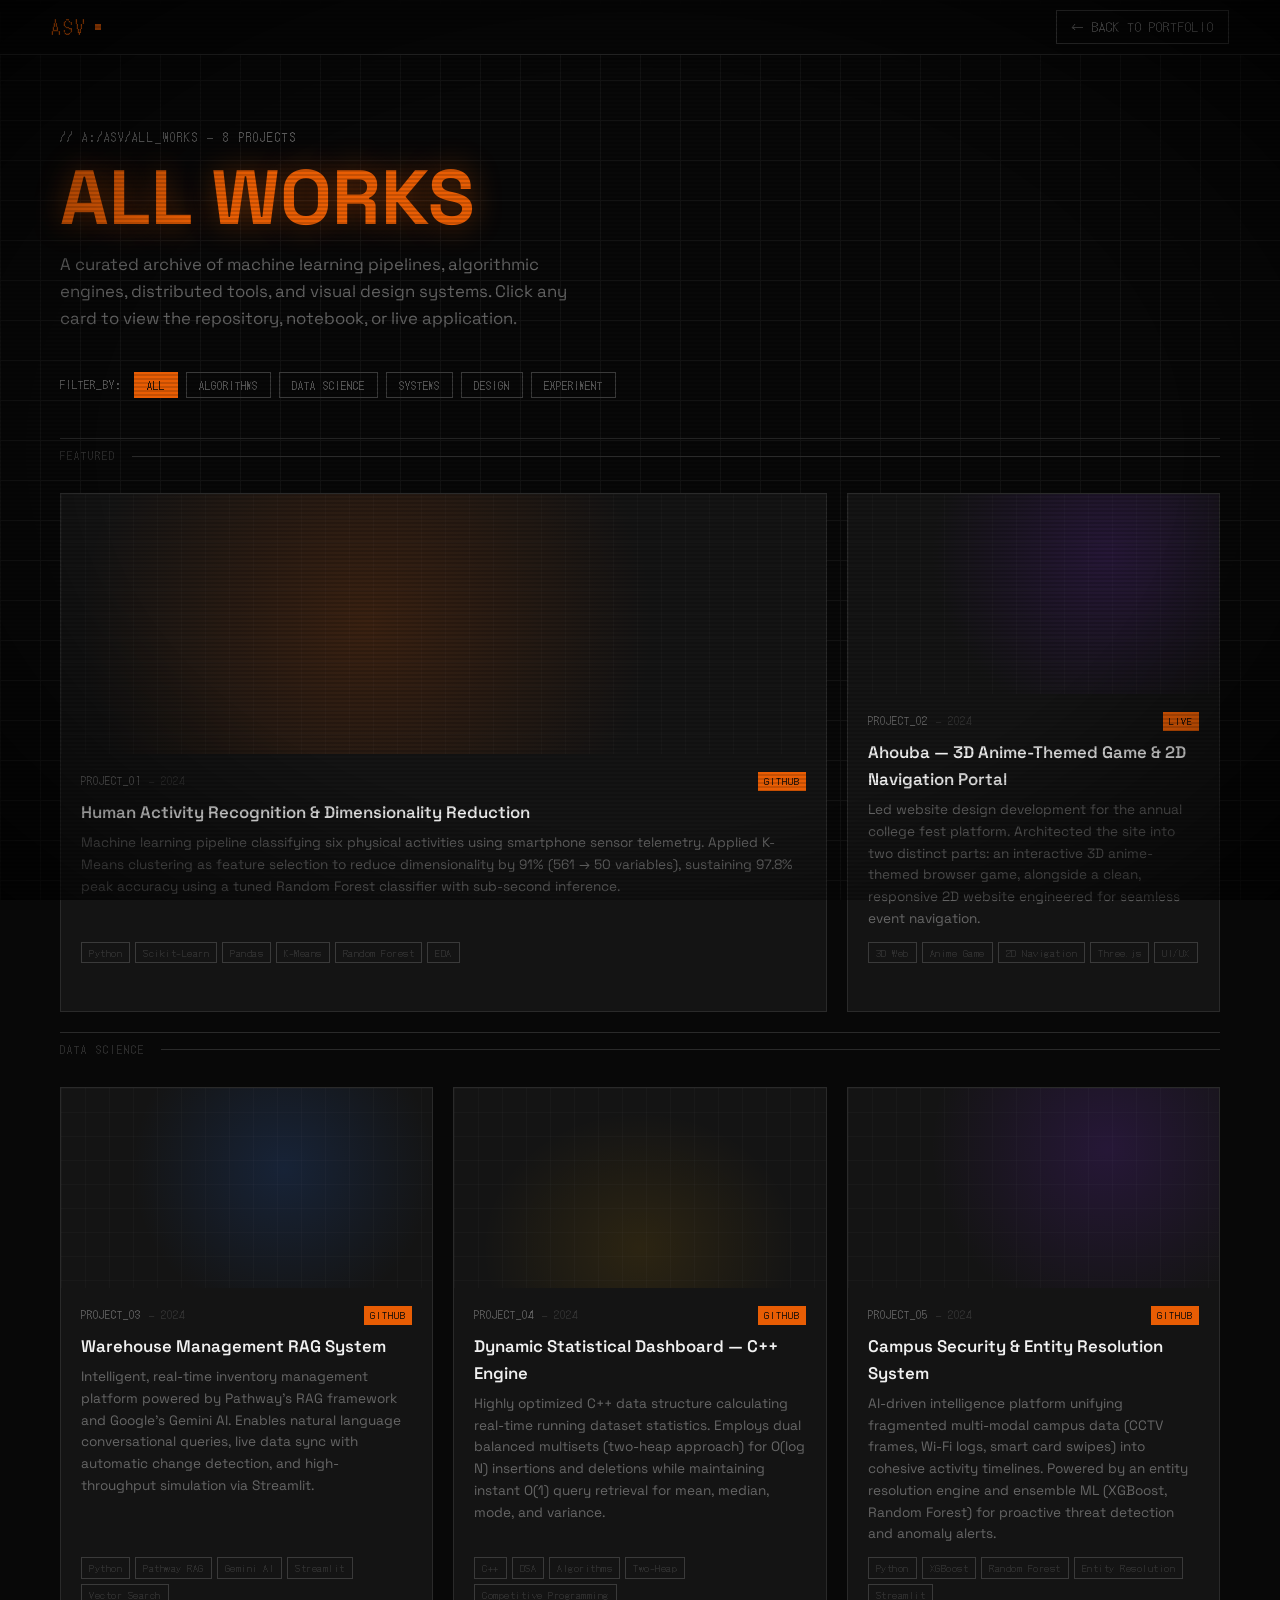
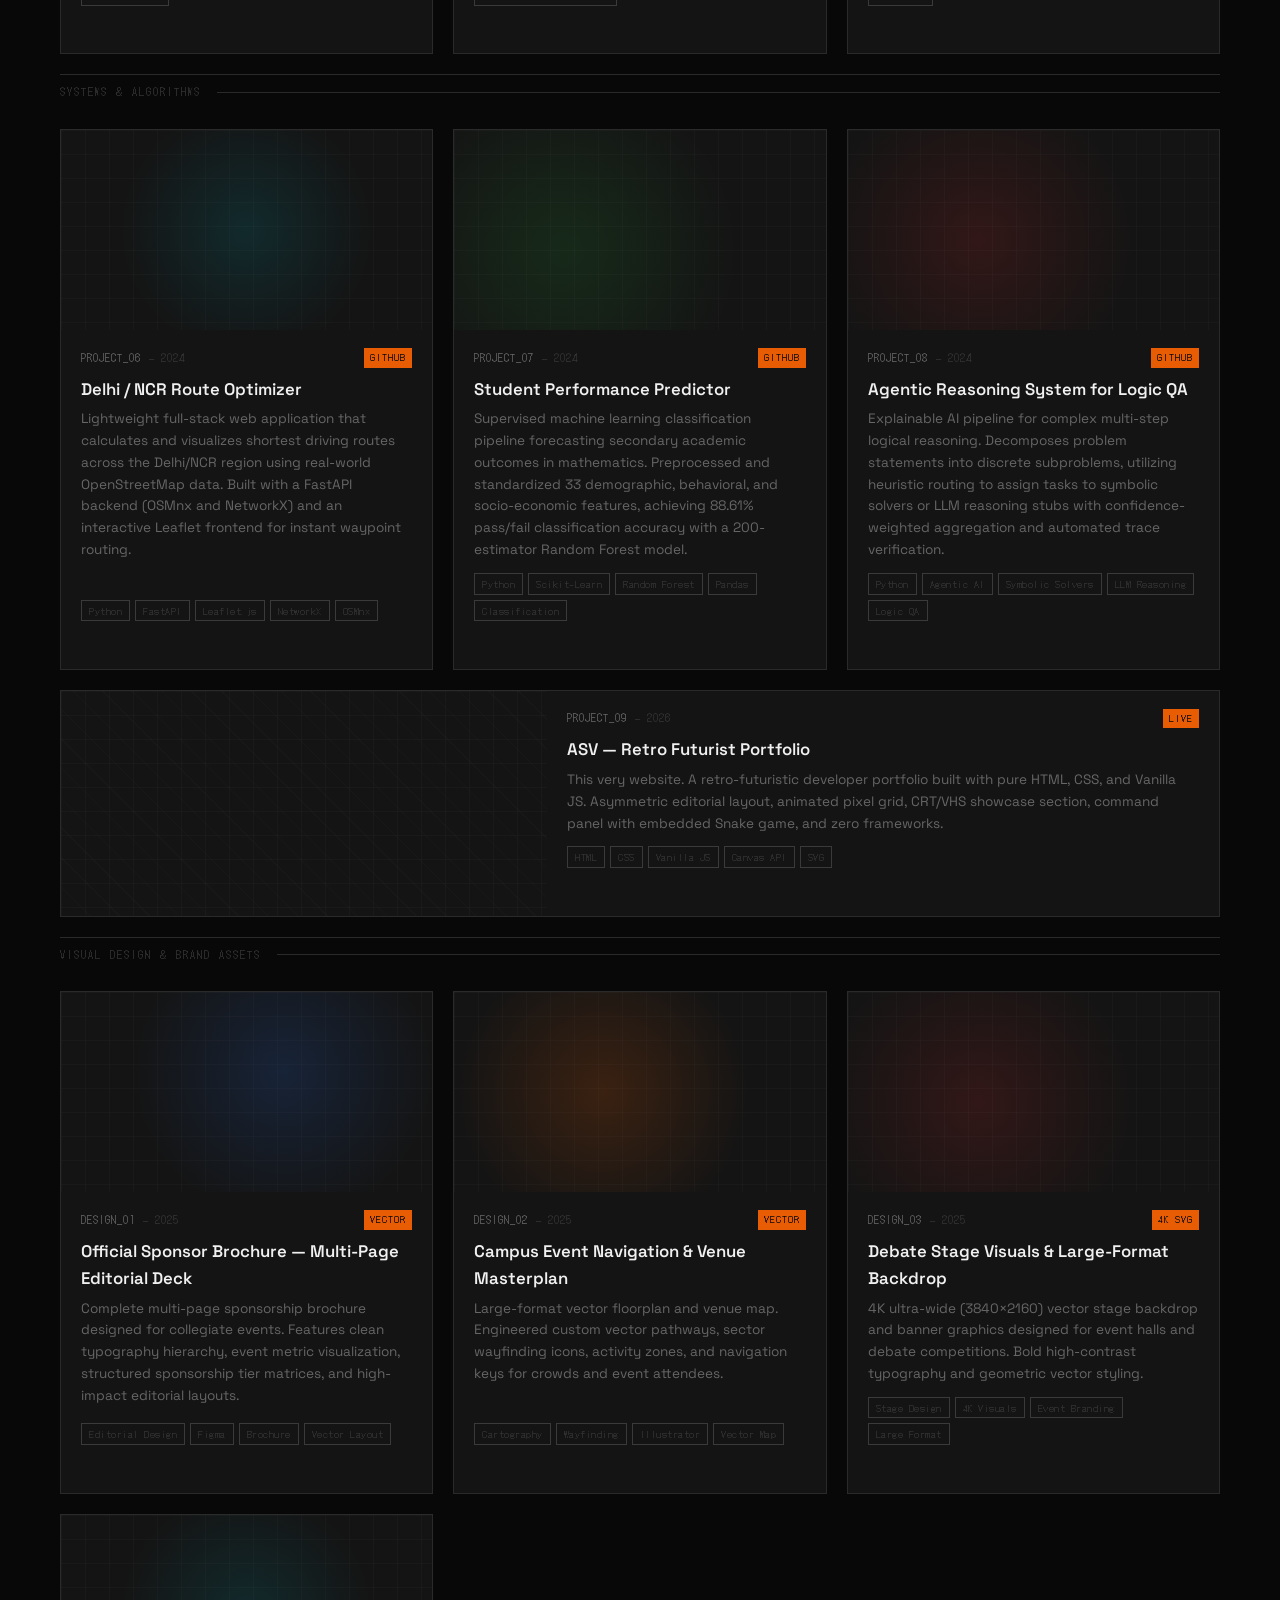
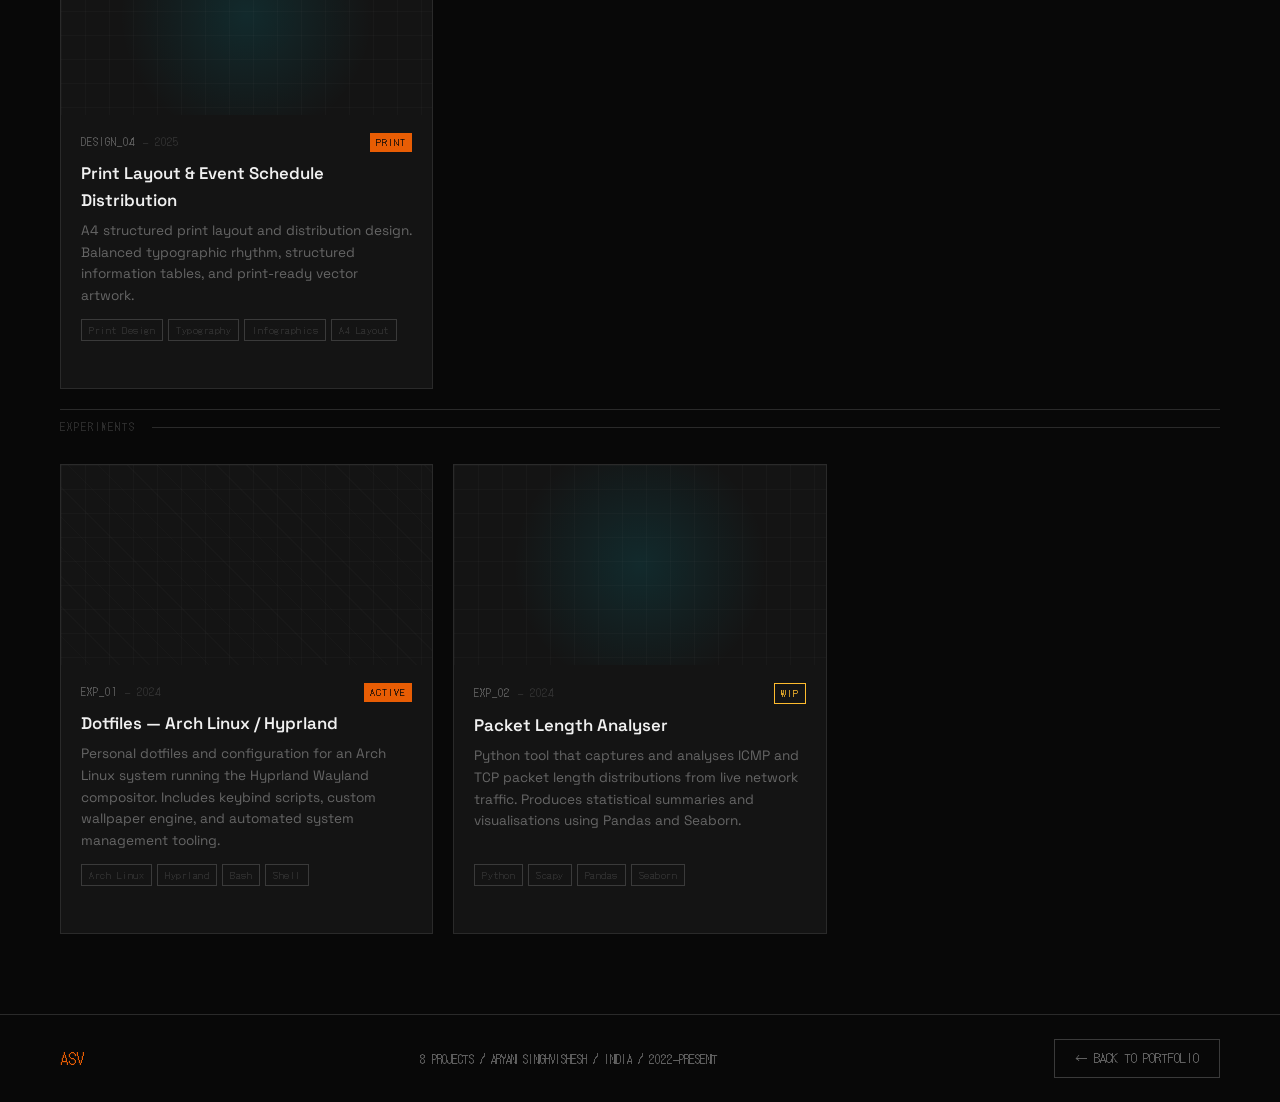
==== commit ffdc057a: "updates 1" ====
--- a/works.html
+++ b/works.html
@@ -357,11 +357,11 @@
 
     <!-- PAGE HEADER -->
     <header class="page-header">
-        <p class="page-eyebrow">// A:/ASV/ALL_WORKS — PROJECTS IN PROGRESS</p>
+        <p class="page-eyebrow">// A:/ASV/ALL_WORKS — 8 PROJECTS</p>
         <h1 class="page-title">ALL WORKS</h1>
         <p class="page-desc">
-            A growing archive of algorithmic solutions, data science explorations, system utilities,
-            and visual design work. Projects are being staged for deployment — check back soon.
+            A curated archive of machine learning pipelines, algorithmic engines, distributed tools,
+            and visual design systems. Click any card to view the repository, notebook, or live application.
         </p>
     </header>
 
@@ -383,101 +383,198 @@
         <div class="cat-divider"><span>FEATURED</span></div>
 
         <!-- 01 -->
-        <article class="work-card work-card--featured" data-cat="algorithms experiment" tabindex="0" aria-label="Project: DSA Visualiser">
+        <a href="https://github.com/Aryan-SinghV/human-activity-recognition/blob/main/activity.ipynb" target="_blank" rel="noopener" class="work-card work-card--featured" data-cat="data-science algorithms" tabindex="0" aria-label="Project: Human Activity Recognition" style="text-decoration:none; color:inherit;">
             <div class="card-img ci-orange"></div>
             <div class="card-body">
                 <div class="card-meta">
                     <span class="card-num">PROJECT_01</span>
                     <span class="card-year">— 2024</span>
-                    <span class="card-badge badge-wip">WIP</span>
-                </div>
-                <h2 class="card-title">DSA Visualiser — Algorithm Playground</h2>
-                <p class="card-desc">Interactive visualisation of graph algorithms — BFS, DFS, Dijkstra, A* — with step-by-step animation. Built in C++ logic compiled to WebAssembly with a vanilla JS front-end overlay.</p>
-                <div class="card-tags">
-                    <span class="card-tag">C++</span>
-                    <span class="card-tag">WebAssembly</span>
-                    <span class="card-tag">JavaScript</span>
-                    <span class="card-tag">Canvas API</span>
-                </div>
-                <p class="card-open">OPEN PROJECT →</p>
-            </div>
-        </article>
+                    <span class="card-badge badge-live">GITHUB</span>
+                </div>
+                <h2 class="card-title">Human Activity Recognition &amp; Dimensionality Reduction</h2>
+                <p class="card-desc">Machine learning pipeline classifying six physical activities using smartphone sensor telemetry. Applied K-Means clustering as feature selection to reduce dimensionality by 91% (561 → 50 variables), sustaining 97.8% peak accuracy using a tuned Random Forest classifier with sub-second inference.</p>
+                <div class="card-tags">
+                    <span class="card-tag">Python</span>
+                    <span class="card-tag">Scikit-Learn</span>
+                    <span class="card-tag">Pandas</span>
+                    <span class="card-tag">K-Means</span>
+                    <span class="card-tag">Random Forest</span>
+                    <span class="card-tag">EDA</span>
+                </div>
+                <p class="card-open">VIEW ON GITHUB →</p>
+            </div>
+        </a>
 
         <!-- 02 -->
-        <article class="work-card" data-cat="algorithms" tabindex="0" aria-label="Project: Competitive Programming Archive">
+        <a href="https://www.ahouba.com/" target="_blank" rel="noopener" class="work-card" data-cat="design experiment" tabindex="0" aria-label="Project: Ahouba Fest Website" style="text-decoration:none; color:inherit;">
             <div class="card-img ci-purple"></div>
             <div class="card-body">
                 <div class="card-meta">
                     <span class="card-num">PROJECT_02</span>
-                    <span class="card-year">— 2022–present</span>
-                    <span class="card-badge badge-live">ACTIVE</span>
-                </div>
-                <h2 class="card-title">CP Archive — Problem Solutions</h2>
-                <p class="card-desc">Curated solutions to competitive programming problems. Covers sliding window, 2D prefix sums, monotonic deques, binary search on answer, and combinatorics.</p>
+                    <span class="card-year">— 2024</span>
+                    <span class="card-badge badge-live">LIVE</span>
+                </div>
+                <h2 class="card-title">Ahouba — 3D Anime-Themed Game &amp; 2D Navigation Portal</h2>
+                <p class="card-desc">Led website design development for the annual college fest platform. Architected the site into two distinct parts: an interactive 3D anime-themed browser game, alongside a clean, responsive 2D website engineered for seamless event navigation.</p>
+                <div class="card-tags">
+                    <span class="card-tag">3D Web</span>
+                    <span class="card-tag">Anime Game</span>
+                    <span class="card-tag">2D Navigation</span>
+                    <span class="card-tag">Three.js</span>
+                    <span class="card-tag">UI/UX</span>
+                </div>
+                <p class="card-open">VISIT AHOUBA.COM →</p>
+            </div>
+        </a>
+
+        <!-- DATA SCIENCE -->
+        <div class="cat-divider"><span>DATA SCIENCE</span></div>
+
+        <!-- 03 -->
+        <a href="https://github.com/Anandxz/pathway_rag/tree/main" target="_blank" rel="noopener" class="work-card" data-cat="data-science systems" tabindex="0" aria-label="Project: Warehouse Management RAG" style="text-decoration:none; color:inherit;">
+            <div class="card-img ci-blue"></div>
+            <div class="card-body">
+                <div class="card-meta">
+                    <span class="card-num">PROJECT_03</span>
+                    <span class="card-year">— 2024</span>
+                    <span class="card-badge badge-live">GITHUB</span>
+                </div>
+                <h2 class="card-title">Warehouse Management RAG System</h2>
+                <p class="card-desc">Intelligent, real-time inventory management platform powered by Pathway's RAG framework and Google's Gemini AI. Enables natural language conversational queries, live data sync with automatic change detection, and high-throughput simulation via Streamlit.</p>
+                <div class="card-tags">
+                    <span class="card-tag">Python</span>
+                    <span class="card-tag">Pathway RAG</span>
+                    <span class="card-tag">Gemini AI</span>
+                    <span class="card-tag">Streamlit</span>
+                    <span class="card-tag">Vector Search</span>
+                </div>
+                <p class="card-open">VIEW ON GITHUB →</p>
+            </div>
+        </a>
+
+        <!-- 04 -->
+        <a href="https://github.com/Aryan-SinghV/simple_statistical_dashboard" target="_blank" rel="noopener" class="work-card" data-cat="algorithms systems" tabindex="0" aria-label="Project: Dynamic Statistical Dashboard" style="text-decoration:none; color:inherit;">
+            <div class="card-img ci-warm"></div>
+            <div class="card-body">
+                <div class="card-meta">
+                    <span class="card-num">PROJECT_04</span>
+                    <span class="card-year">— 2024</span>
+                    <span class="card-badge badge-live">GITHUB</span>
+                </div>
+                <h2 class="card-title">Dynamic Statistical Dashboard — C++ Engine</h2>
+                <p class="card-desc">Highly optimized C++ data structure calculating real-time running dataset statistics. Employs dual balanced multisets (two-heap approach) for O(log N) insertions and deletions while maintaining instant O(1) query retrieval for mean, median, mode, and variance.</p>
                 <div class="card-tags">
                     <span class="card-tag">C++</span>
                     <span class="card-tag">DSA</span>
-                    <span class="card-tag">GitHub</span>
-                </div>
-                <p class="card-open">OPEN PROJECT →</p>
-            </div>
-        </article>
-
-        <!-- DATA SCIENCE -->
-        <div class="cat-divider"><span>DATA SCIENCE</span></div>
-
-        <!-- 03 -->
-        <article class="work-card" data-cat="data-science" tabindex="0" aria-label="Project: EDA Pipeline">
-            <div class="card-img ci-blue"></div>
-            <div class="card-body">
-                <div class="card-meta">
-                    <span class="card-num">PROJECT_03</span>
-                    <span class="card-year">— 2023</span>
-                    <span class="card-badge badge-wip">WIP</span>
-                </div>
-                <h2 class="card-title">EDA Pipeline — Structured Analysis</h2>
-                <p class="card-desc">Reusable exploratory data analysis pipeline built with Pandas and NumPy. Includes log transformations, outlier detection via IQR, KDE plots, data binning, and ydata-profiling HTML reports.</p>
+                    <span class="card-tag">Algorithms</span>
+                    <span class="card-tag">Two-Heap</span>
+                    <span class="card-tag">Competitive Programming</span>
+                </div>
+                <p class="card-open">VIEW ON GITHUB →</p>
+            </div>
+        </a>
+
+        <!-- 05 -->
+        <a href="https://github.com/ADITYA-kus/security_monitoring_system/tree/main" target="_blank" rel="noopener" class="work-card" data-cat="data-science systems" tabindex="0" aria-label="Project: Campus Security System" style="text-decoration:none; color:inherit;">
+            <div class="card-img ci-purple"></div>
+            <div class="card-body">
+                <div class="card-meta">
+                    <span class="card-num">PROJECT_05</span>
+                    <span class="card-year">— 2024</span>
+                    <span class="card-badge badge-live">GITHUB</span>
+                </div>
+                <h2 class="card-title">Campus Security &amp; Entity Resolution System</h2>
+                <p class="card-desc">AI-driven intelligence platform unifying fragmented multi-modal campus data (CCTV frames, Wi-Fi logs, smart card swipes) into cohesive activity timelines. Powered by an entity resolution engine and ensemble ML (XGBoost, Random Forest) for proactive threat detection and anomaly alerts.</p>
                 <div class="card-tags">
                     <span class="card-tag">Python</span>
+                    <span class="card-tag">XGBoost</span>
+                    <span class="card-tag">Random Forest</span>
+                    <span class="card-tag">Entity Resolution</span>
+                    <span class="card-tag">Streamlit</span>
+                </div>
+                <p class="card-open">VIEW ON GITHUB →</p>
+            </div>
+        </a>
+
+        <!-- SYSTEMS & ALGORITHMS -->
+        <div class="cat-divider"><span>SYSTEMS &amp; ALGORITHMS</span></div>
+
+        <!-- 06 -->
+        <a href="https://github.com/oblevion/shortest-path-map/tree/main" target="_blank" rel="noopener" class="work-card" data-cat="algorithms systems" tabindex="0" aria-label="Project: Delhi NCR Route Optimizer" style="text-decoration:none; color:inherit;">
+            <div class="card-img ci-cyan"></div>
+            <div class="card-body">
+                <div class="card-meta">
+                    <span class="card-num">PROJECT_06</span>
+                    <span class="card-year">— 2024</span>
+                    <span class="card-badge badge-live">GITHUB</span>
+                </div>
+                <h2 class="card-title">Delhi / NCR Route Optimizer</h2>
+                <p class="card-desc">Lightweight full-stack web application that calculates and visualizes shortest driving routes across the Delhi/NCR region using real-world OpenStreetMap data. Built with a FastAPI backend (OSMnx and NetworkX) and an interactive Leaflet frontend for instant waypoint routing.</p>
+                <div class="card-tags">
+                    <span class="card-tag">Python</span>
+                    <span class="card-tag">FastAPI</span>
+                    <span class="card-tag">Leaflet.js</span>
+                    <span class="card-tag">NetworkX</span>
+                    <span class="card-tag">OSMnx</span>
+                </div>
+                <p class="card-open">VIEW ON GITHUB →</p>
+            </div>
+        </a>
+
+        <!-- 07 -->
+        <a href="https://github.com/Aryan-SinghV/student_performance_predictor/tree/main" target="_blank" rel="noopener" class="work-card" data-cat="data-science" tabindex="0" aria-label="Project: Student Performance Predictor" style="text-decoration:none; color:inherit;">
+            <div class="card-img ci-green"></div>
+            <div class="card-body">
+                <div class="card-meta">
+                    <span class="card-num">PROJECT_07</span>
+                    <span class="card-year">— 2024</span>
+                    <span class="card-badge badge-live">GITHUB</span>
+                </div>
+                <h2 class="card-title">Student Performance Predictor</h2>
+                <p class="card-desc">Supervised machine learning classification pipeline forecasting secondary academic outcomes in mathematics. Preprocessed and standardized 33 demographic, behavioral, and socio-economic features, achieving 88.61% pass/fail classification accuracy with a 200-estimator Random Forest model.</p>
+                <div class="card-tags">
+                    <span class="card-tag">Python</span>
+                    <span class="card-tag">Scikit-Learn</span>
+                    <span class="card-tag">Random Forest</span>
                     <span class="card-tag">Pandas</span>
-                    <span class="card-tag">NumPy</span>
-                    <span class="card-tag">Seaborn</span>
-                    <span class="card-tag">Jupyter</span>
-                </div>
-                <p class="card-open">OPEN PROJECT →</p>
-            </div>
-        </article>
-
-        <!-- 04 -->
-        <article class="work-card" data-cat="data-science experiment" tabindex="0" aria-label="Project: Decision Utility Model">
-            <div class="card-img ci-warm"></div>
-            <div class="card-body">
-                <div class="card-meta">
-                    <span class="card-num">PROJECT_04</span>
-                    <span class="card-year">— 2024</span>
-                    <span class="card-badge badge-wip">WIP</span>
-                </div>
-                <h2 class="card-title">Purchase Utility Model</h2>
-                <p class="card-desc">Financial decision-making algorithm that categorises purchases via utility functions and priority weighting. Built on Python with a custom scoring engine and Jupyter-based dashboard.</p>
+                    <span class="card-tag">Classification</span>
+                </div>
+                <p class="card-open">VIEW ON GITHUB →</p>
+            </div>
+        </a>
+
+        <!-- 08 -->
+        <a href="https://github.com/oblevion/dettol/tree/main/agentic%20reasoning%20system" target="_blank" rel="noopener" class="work-card" data-cat="algorithms data-science" tabindex="0" aria-label="Project: Agentic Reasoning System" style="text-decoration:none; color:inherit;">
+            <div class="card-img ci-red"></div>
+            <div class="card-body">
+                <div class="card-meta">
+                    <span class="card-num">PROJECT_08</span>
+                    <span class="card-year">— 2024</span>
+                    <span class="card-badge badge-live">GITHUB</span>
+                </div>
+                <h2 class="card-title">Agentic Reasoning System for Logic QA</h2>
+                <p class="card-desc">Explainable AI pipeline for complex multi-step logical reasoning. Decomposes problem statements into discrete subproblems, utilizing heuristic routing to assign tasks to symbolic solvers or LLM reasoning stubs with confidence-weighted aggregation and automated trace verification.</p>
                 <div class="card-tags">
                     <span class="card-tag">Python</span>
-                    <span class="card-tag">NumPy</span>
-                    <span class="card-tag">Jupyter</span>
-                </div>
-                <p class="card-open">OPEN PROJECT →</p>
-            </div>
-        </article>
-
-        <!-- 05 wide -->
+                    <span class="card-tag">Agentic AI</span>
+                    <span class="card-tag">Symbolic Solvers</span>
+                    <span class="card-tag">LLM Reasoning</span>
+                    <span class="card-tag">Logic QA</span>
+                </div>
+                <p class="card-open">VIEW ON GITHUB →</p>
+            </div>
+        </a>
+
+        <!-- 09 wide -->
         <article class="work-card work-card--wide" data-cat="systems design" tabindex="0" aria-label="Project: ASV Portfolio">
             <div class="card-img ci-mono"></div>
             <div class="card-body">
                 <div class="card-meta">
-                    <span class="card-num">PROJECT_05</span>
+                    <span class="card-num">PROJECT_09</span>
                     <span class="card-year">— 2026</span>
                     <span class="card-badge badge-live">LIVE</span>
                 </div>
-                <h2 class="card-title">OS 九 — Retro Futurist Portfolio</h2>
+                <h2 class="card-title">ASV — Retro Futurist Portfolio</h2>
                 <p class="card-desc">This very website. A retro-futuristic developer portfolio built with pure HTML, CSS, and Vanilla JS. Asymmetric editorial layout, animated pixel grid, CRT/VHS showcase section, command panel with embedded Snake game, and zero frameworks.</p>
                 <div class="card-tags">
                     <span class="card-tag">HTML</span>
@@ -490,133 +587,92 @@
             </div>
         </article>
 
-        <!-- SYSTEMS -->
-        <div class="cat-divider"><span>SYSTEMS &amp; NETWORKING</span></div>
-
-        <!-- 06 -->
-        <article class="work-card" data-cat="systems experiment" tabindex="0" aria-label="Project: Lexical Analyser">
-            <div class="card-img ci-cyan"></div>
-            <div class="card-body">
-                <div class="card-meta">
-                    <span class="card-num">PROJECT_06</span>
-                    <span class="card-year">— 2024</span>
-                    <span class="card-badge badge-wip">WIP</span>
-                </div>
-                <h2 class="card-title">Lexical Analyser — Compiler Front-End</h2>
-                <p class="card-desc">A compiler front-end built with Flex and Lex. Tokenises a custom language grammar, produces symbol tables, and outputs structured token streams for downstream parsing stages.</p>
-                <div class="card-tags">
-                    <span class="card-tag">Flex</span>
-                    <span class="card-tag">Lex</span>
-                    <span class="card-tag">C</span>
-                    <span class="card-tag">Compiler Theory</span>
-                </div>
-                <p class="card-open">OPEN PROJECT →</p>
-            </div>
-        </article>
-
-        <!-- 07 -->
-        <article class="work-card" data-cat="systems" tabindex="0" aria-label="Project: Network Protocol Study">
-            <div class="card-img ci-purple"></div>
-            <div class="card-body">
-                <div class="card-meta">
-                    <span class="card-num">PROJECT_07</span>
-                    <span class="card-year">— 2024</span>
-                    <span class="card-badge badge-wip">WIP</span>
-                </div>
-                <h2 class="card-title">TCP Sliding Window ARQ Sim</h2>
-                <p class="card-desc">Simulation of TCP duplicate mechanisms and sliding window ARQ protocols. Visualises packet flow, loss detection, and retransmission logic with configurable window sizes and latency.</p>
-                <div class="card-tags">
-                    <span class="card-tag">Python</span>
-                    <span class="card-tag">TCP/IP</span>
-                    <span class="card-tag">Networking</span>
-                </div>
-                <p class="card-open">OPEN PROJECT →</p>
-            </div>
-        </article>
-
-        <!-- 08 -->
-        <article class="work-card" data-cat="systems" tabindex="0" aria-label="Project: Nmap Recon Scripts">
-            <div class="card-img ci-green"></div>
-            <div class="card-body">
-                <div class="card-meta">
-                    <span class="card-num">PROJECT_08</span>
-                    <span class="card-year">— 2024</span>
-                    <span class="card-badge badge-wip">WIP</span>
-                </div>
-                <h2 class="card-title">Recon Toolkit — Footprinting Scripts</h2>
-                <p class="card-desc">Collection of Nmap-based footprinting and reconnaissance scripts for foundational cybersecurity study. Includes host discovery, port scanning, OS fingerprinting, and ICMP diagnostic wrappers.</p>
-                <div class="card-tags">
-                    <span class="card-tag">Nmap</span>
-                    <span class="card-tag">Bash</span>
-                    <span class="card-tag">Python</span>
-                    <span class="card-tag">Linux</span>
-                </div>
-                <p class="card-open">OPEN PROJECT →</p>
-            </div>
-        </article>
-
         <!-- DESIGN -->
-        <div class="cat-divider"><span>VISUAL DESIGN</span></div>
+        <div class="cat-divider" id="design-archive"><span>VISUAL DESIGN &amp; BRAND ASSETS</span></div>
 
         <!-- 09 -->
-        <article class="work-card" data-cat="design experiment" tabindex="0" aria-label="Design: Logo & Brand Assets">
+        <a href="designs/sponsor%20brochure/general%20page.svg" target="_blank" rel="noopener" class="work-card" data-cat="design" tabindex="0" aria-label="Design: Sponsor Brochure" style="text-decoration:none; color:inherit;">
             <div class="card-img ci-blue"></div>
             <div class="card-body">
                 <div class="card-meta">
                     <span class="card-num">DESIGN_01</span>
                     <span class="card-year">— 2025</span>
-                    <span class="card-badge badge-live">COMPLETE</span>
-                </div>
-                <h2 class="card-title">Brand Identity — Logo &amp; Vector Assets</h2>
-                <p class="card-desc">Custom logo design and vector asset creation in Adobe Illustrator. Includes energy orbs, gradient systems, custom typography treatments, and light effects for digital branding.</p>
-                <div class="card-tags">
-                    <span class="card-tag">Illustrator</span>
-                    <span class="card-tag">Photoshop</span>
+                    <span class="card-badge badge-live">VECTOR</span>
+                </div>
+                <h2 class="card-title">Official Sponsor Brochure — Multi-Page Editorial Deck</h2>
+                <p class="card-desc">Complete multi-page sponsorship brochure designed for collegiate events. Features clean typography hierarchy, event metric visualization, structured sponsorship tier matrices, and high-impact editorial layouts.</p>
+                <div class="card-tags">
+                    <span class="card-tag">Editorial Design</span>
                     <span class="card-tag">Figma</span>
-                </div>
-                <p class="card-open">OPEN PROJECT →</p>
-            </div>
-        </article>
+                    <span class="card-tag">Brochure</span>
+                    <span class="card-tag">Vector Layout</span>
+                </div>
+                <p class="card-open">OPEN VECTOR SVG →</p>
+            </div>
+        </a>
 
         <!-- 10 -->
-        <article class="work-card" data-cat="design" tabindex="0" aria-label="Design: UI Prototyping">
+        <a href="designs/final%20map.svg" target="_blank" rel="noopener" class="work-card" data-cat="design" tabindex="0" aria-label="Design: Venue Map" style="text-decoration:none; color:inherit;">
             <div class="card-img ci-orange"></div>
             <div class="card-body">
                 <div class="card-meta">
                     <span class="card-num">DESIGN_02</span>
                     <span class="card-year">— 2025</span>
-                    <span class="card-badge badge-wip">WIP</span>
-                </div>
-                <h2 class="card-title">UI Kit — Figma Component Library</h2>
-                <p class="card-desc">A reusable Figma component library with custom colour palettes, blending modes, and visual light effects. Designed for rapid prototyping of dark-themed digital interfaces.</p>
-                <div class="card-tags">
-                    <span class="card-tag">Figma</span>
-                    <span class="card-tag">UI Design</span>
-                    <span class="card-tag">Design System</span>
-                </div>
-                <p class="card-open">OPEN PROJECT →</p>
-            </div>
-        </article>
+                    <span class="card-badge badge-live">VECTOR</span>
+                </div>
+                <h2 class="card-title">Campus Event Navigation &amp; Venue Masterplan</h2>
+                <p class="card-desc">Large-format vector floorplan and venue map. Engineered custom vector pathways, sector wayfinding icons, activity zones, and navigation keys for crowds and event attendees.</p>
+                <div class="card-tags">
+                    <span class="card-tag">Cartography</span>
+                    <span class="card-tag">Wayfinding</span>
+                    <span class="card-tag">Illustrator</span>
+                    <span class="card-tag">Vector Map</span>
+                </div>
+                <p class="card-open">OPEN VECTOR SVG →</p>
+            </div>
+        </a>
 
         <!-- 11 -->
-        <article class="work-card" data-cat="design experiment" tabindex="0" aria-label="Design: Motion Graphics">
+        <a href="designs/debate.svg" target="_blank" rel="noopener" class="work-card" data-cat="design" tabindex="0" aria-label="Design: Debate Stage Backdrop" style="text-decoration:none; color:inherit;">
             <div class="card-img ci-red"></div>
             <div class="card-body">
                 <div class="card-meta">
                     <span class="card-num">DESIGN_03</span>
                     <span class="card-year">— 2025</span>
-                    <span class="card-badge badge-wip">WIP</span>
-                </div>
-                <h2 class="card-title">Motion Graphics — After Effects Pack</h2>
-                <p class="card-desc">Short-form motion graphics sequences built in Adobe After Effects. Includes animated logo reveals, text kinetics, and looping visual FX using custom expressions and shape layers.</p>
-                <div class="card-tags">
-                    <span class="card-tag">After Effects</span>
-                    <span class="card-tag">Motion Design</span>
-                    <span class="card-tag">Expressions</span>
-                </div>
-                <p class="card-open">OPEN PROJECT →</p>
-            </div>
-        </article>
+                    <span class="card-badge badge-live">4K SVG</span>
+                </div>
+                <h2 class="card-title">Debate Stage Visuals &amp; Large-Format Backdrop</h2>
+                <p class="card-desc">4K ultra-wide (3840×2160) vector stage backdrop and banner graphics designed for event halls and debate competitions. Bold high-contrast typography and geometric vector styling.</p>
+                <div class="card-tags">
+                    <span class="card-tag">Stage Design</span>
+                    <span class="card-tag">4K Visuals</span>
+                    <span class="card-tag">Event Branding</span>
+                    <span class="card-tag">Large Format</span>
+                </div>
+                <p class="card-open">OPEN VECTOR SVG →</p>
+            </div>
+        </a>
+
+        <!-- 12 -->
+        <a href="designs/distribution.svg" target="_blank" rel="noopener" class="work-card" data-cat="design" tabindex="0" aria-label="Design: Print Distribution" style="text-decoration:none; color:inherit;">
+            <div class="card-img ci-cyan"></div>
+            <div class="card-body">
+                <div class="card-meta">
+                    <span class="card-num">DESIGN_04</span>
+                    <span class="card-year">— 2025</span>
+                    <span class="card-badge badge-live">PRINT</span>
+                </div>
+                <h2 class="card-title">Print Layout &amp; Event Schedule Distribution</h2>
+                <p class="card-desc">A4 structured print layout and distribution design. Balanced typographic rhythm, structured information tables, and print-ready vector artwork.</p>
+                <div class="card-tags">
+                    <span class="card-tag">Print Design</span>
+                    <span class="card-tag">Typography</span>
+                    <span class="card-tag">Infographics</span>
+                    <span class="card-tag">A4 Layout</span>
+                </div>
+                <p class="card-open">OPEN VECTOR SVG →</p>
+            </div>
+        </a>
 
         <!-- EXPERIMENTS -->
         <div class="cat-divider"><span>EXPERIMENTS</span></div>
@@ -668,7 +724,7 @@
     <!-- FOOTER -->
     <footer class="works-footer">
         <span class="footer-brand">ASV</span>
-        <span class="footer-count">ARYAN SINGHVISHESH / INDIA / 2022–PRESENT</span>
+        <span class="footer-count">8 PROJECTS / ARYAN SINGHVISHESH / INDIA / 2022–PRESENT</span>
         <a href="index.html" class="footer-back">← BACK TO PORTFOLIO</a>
     </footer>
 
